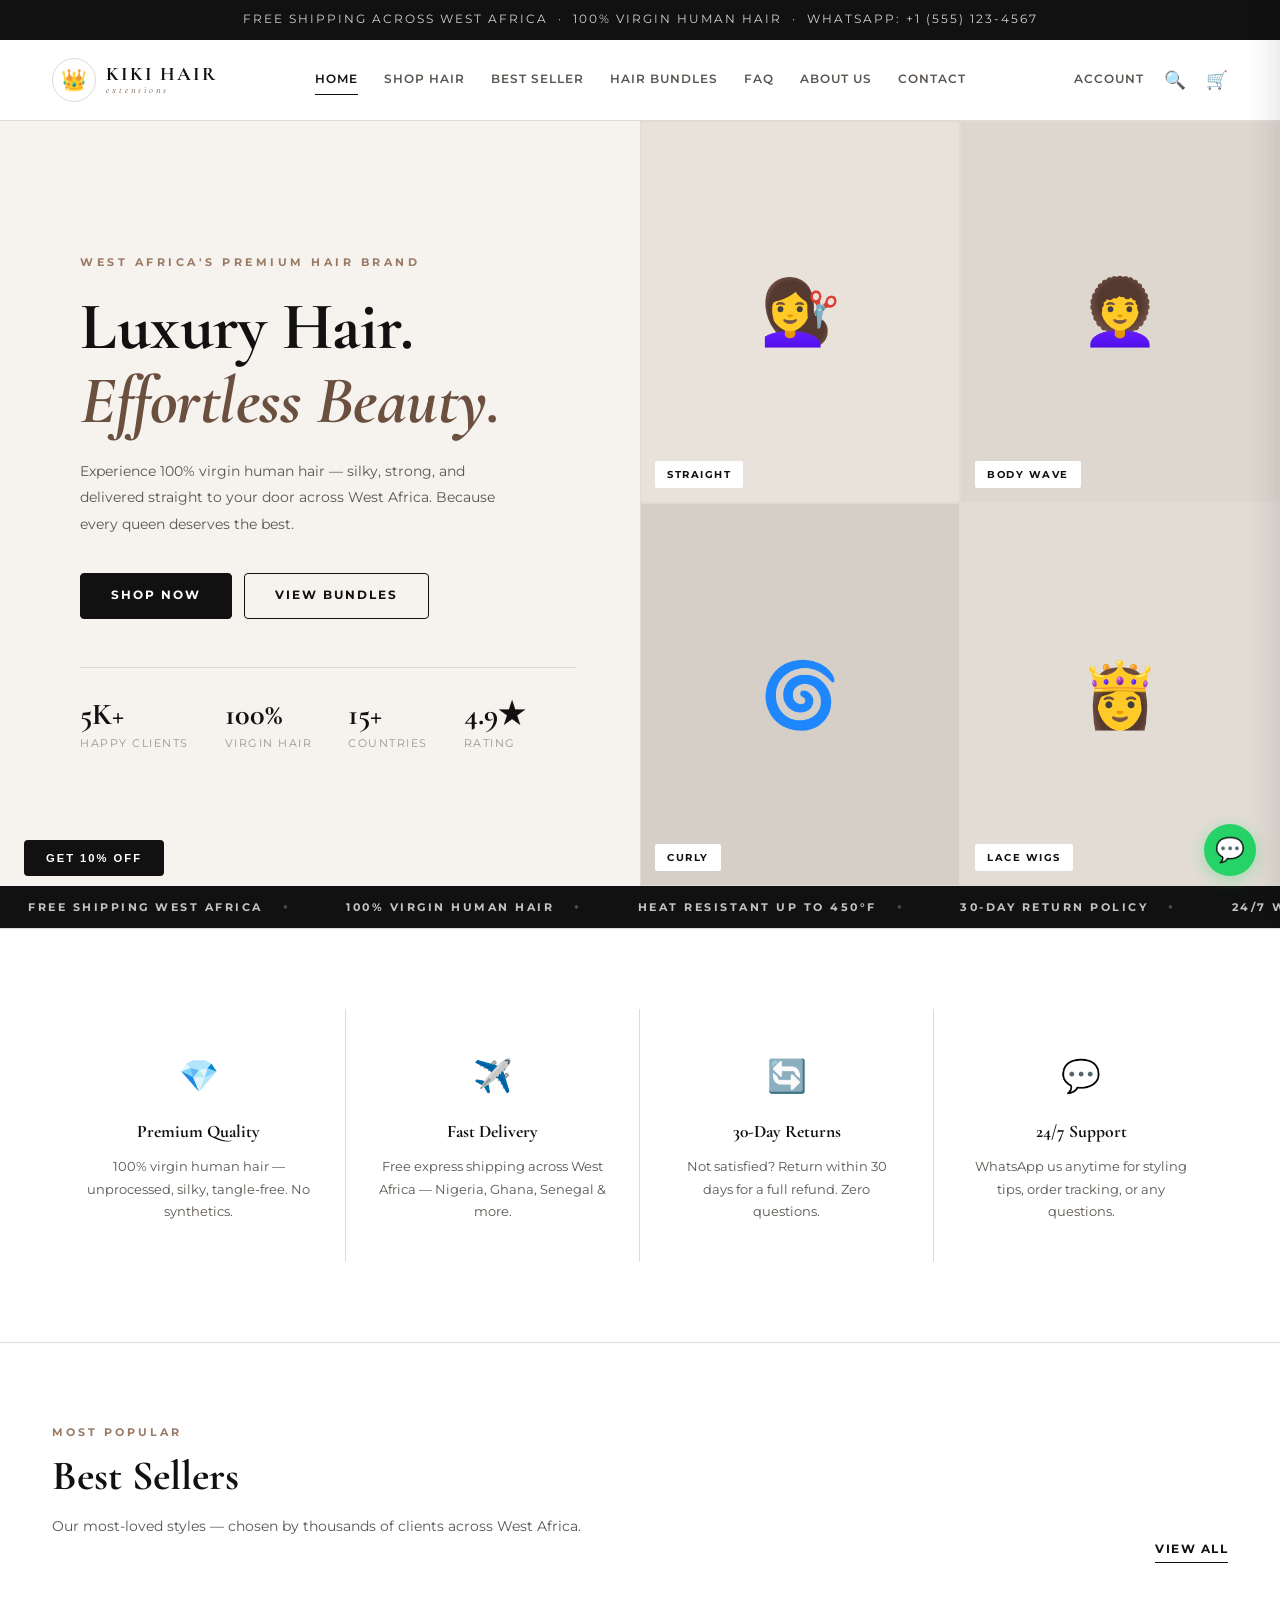
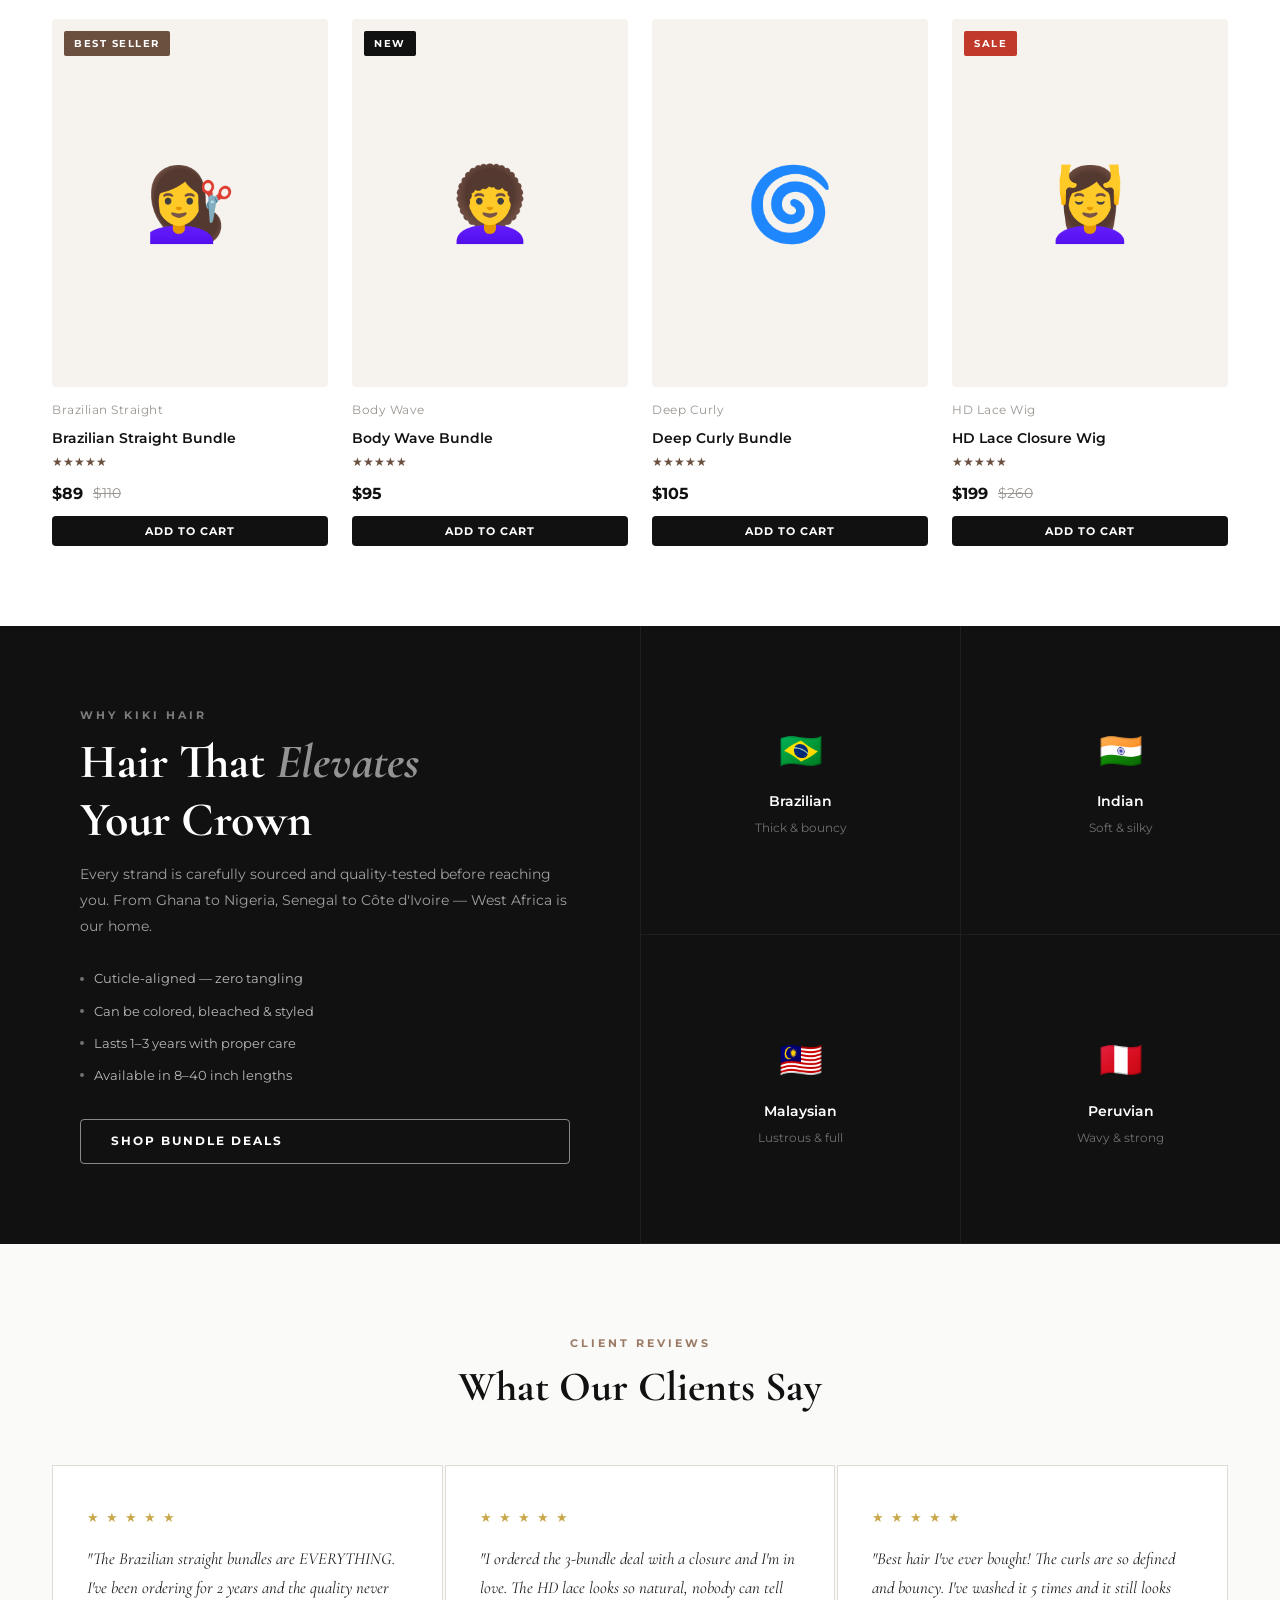
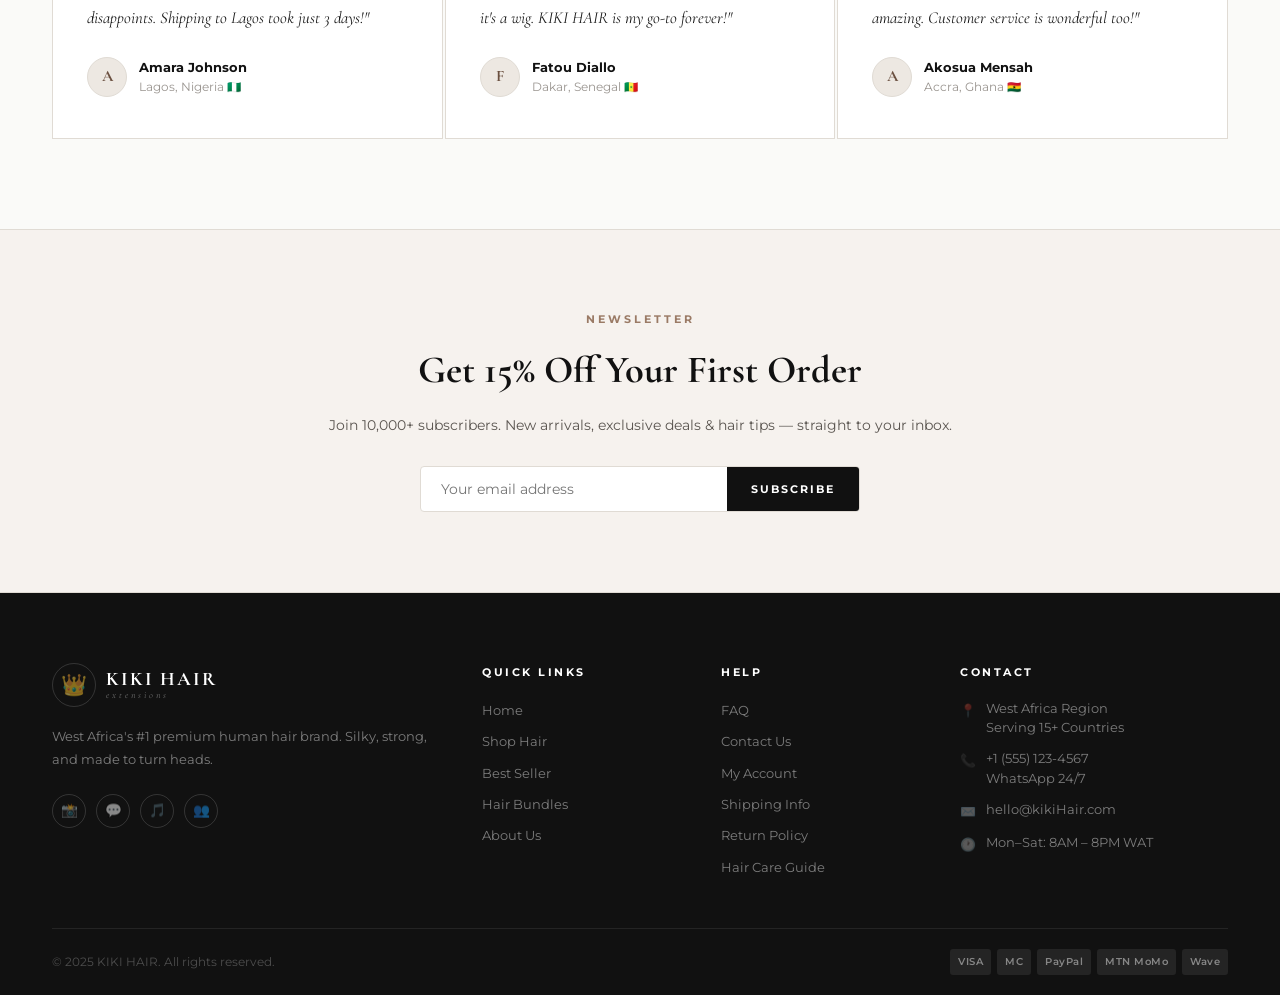
==== index.html @ 93935302 "Initial commit: KIKI HAIR website" ====
<!DOCTYPE html>
<html lang="en">
<head>
  <meta charset="UTF-8" />
  <meta name="viewport" content="width=device-width, initial-scale=1.0" />
  <title>KIKI HAIR — Premium Human Hair | West Africa's Premium Hair Brand</title>
  <meta name="description" content="KIKI HAIR — Premium 100% human hair bundles, wigs & extensions. Free shipping across West Africa." />
  <link rel="preconnect" href="https://fonts.googleapis.com" />
  <link href="https://fonts.googleapis.com/css2?family=Cormorant+Garamond:ital,wght@0,400;0,600;0,700;0,800;1,400;1,600&family=Montserrat:wght@300;400;500;600;700;800&display=swap" rel="stylesheet" />
  <link rel="stylesheet" href="css/style.css" />
</head>
<body>

<!-- TOP BAR -->
<div class="top-bar">Free shipping across West Africa &nbsp;·&nbsp; 100% virgin human hair &nbsp;·&nbsp; WhatsApp: +1 (555) 123-4567</div>

<!-- NAVBAR -->
<nav class="navbar">
  <div class="container">
    <div class="nav-inner">
      <a href="index.html" class="logo">
        <div class="logo-icon">👑</div>
        <div class="logo-text">
          <span class="logo-brand">KIKI HAIR</span>
          <span class="logo-sub">extensions</span>
        </div>
      </a>
      <ul class="nav-links">
        <li><a href="index.html" class="active">Home</a></li>
        <li><a href="shop.html">Shop Hair</a></li>
        <li><a href="best-seller.html">Best Seller</a></li>
        <li><a href="hair-bundles.html">Hair Bundles</a></li>
        <li><a href="faq.html">FAQ</a></li>
        <li><a href="about.html">About Us</a></li>
        <li><a href="contact.html">Contact</a></li>
      </ul>
      <div class="nav-actions">
        <a href="account.html" class="nav-account">Account</a>
        <div class="nav-icon" title="Search">🔍</div>
        <div class="nav-icon" id="cartIcon" title="Cart" style="cursor:pointer">
          🛒<span class="cart-badge" style="display:none">0</span>
        </div>
        <div class="hamburger" id="hamburgerBtn"><span></span><span></span><span></span></div>
      </div>
    </div>
  </div>
</nav>

<!-- MOBILE MENU -->
<div class="mobile-overlay" id="mobileOverlay"></div>
<div class="mobile-menu" id="mobileMenu">
  <div class="mobile-menu-close" id="mobileMenuClose">✕</div>
  <a href="index.html">Home</a>
  <a href="shop.html">Shop Hair</a>
  <a href="best-seller.html">Best Seller</a>
  <a href="hair-bundles.html">Hair Bundles</a>
  <a href="faq.html">FAQ</a>
  <a href="about.html">About Us</a>
  <a href="contact.html">Contact</a>
  <a href="account.html">Account</a>
</div>

<!-- CART SIDEBAR -->
<div class="cart-overlay" id="cartOverlay"></div>
<div class="cart-sidebar" id="cartSidebar">
  <div class="cart-header">
    <h3>Shopping Cart</h3>
    <div class="cart-close" id="cartCloseBtn">✕</div>
  </div>
  <div class="cart-items" id="cartItems">
    <div class="cart-empty"><div class="cart-empty-icon">🛒</div><p>Your cart is empty</p></div>
  </div>
  <div class="cart-footer">
    <div class="cart-subtotal"><span>Subtotal</span><span id="cartTotal">$0</span></div>
    <button class="btn btn-dark" style="width:100%;border-radius:4px;padding:14px;" id="checkoutBtn">Checkout</button>
    <p class="cart-note">Free shipping to West Africa 🌍</p>
  </div>
</div>

<!-- HERO -->
<section class="hero">
  <div class="hero-content">
    <span class="hero-label">West Africa's Premium Hair Brand</span>
    <h1>Luxury Hair.<br><em>Effortless Beauty.</em></h1>
    <p class="hero-desc">Experience 100% virgin human hair — silky, strong, and delivered straight to your door across West Africa. Because every queen deserves the best.</p>
    <div class="hero-btns">
      <a href="shop.html" class="btn btn-dark">Shop Now</a>
      <a href="hair-bundles.html" class="btn btn-outline">View Bundles</a>
    </div>
    <div class="hero-stats">
      <div class="stat-item">
        <div class="stat-number">5K+</div>
        <div class="stat-label">Happy Clients</div>
      </div>
      <div class="stat-item">
        <div class="stat-number">100%</div>
        <div class="stat-label">Virgin Hair</div>
      </div>
      <div class="stat-item">
        <div class="stat-number">15+</div>
        <div class="stat-label">Countries</div>
      </div>
      <div class="stat-item">
        <div class="stat-number">4.9★</div>
        <div class="stat-label">Rating</div>
      </div>
    </div>
  </div>
  <div class="hero-visual">
    <div class="hero-visual-grid">
      <div class="hero-img-cell">💇‍♀️<span class="hero-img-label">Straight</span></div>
      <div class="hero-img-cell">👩‍🦱<span class="hero-img-label">Body Wave</span></div>
      <div class="hero-img-cell">🌀<span class="hero-img-label">Curly</span></div>
      <div class="hero-img-cell">👸<span class="hero-img-label">Lace Wigs</span></div>
    </div>
  </div>
</section>

<!-- MARQUEE -->
<div class="marquee-section">
  <div class="marquee-track">
    <span class="marquee-item">Free Shipping West Africa <span class="marquee-sep">◆</span></span>
    <span class="marquee-item">100% Virgin Human Hair <span class="marquee-sep">◆</span></span>
    <span class="marquee-item">Heat Resistant up to 450°F <span class="marquee-sep">◆</span></span>
    <span class="marquee-item">30-Day Return Policy <span class="marquee-sep">◆</span></span>
    <span class="marquee-item">24/7 WhatsApp Support <span class="marquee-sep">◆</span></span>
    <span class="marquee-item">Same-Day Dispatch <span class="marquee-sep">◆</span></span>
    <span class="marquee-item">Free Shipping West Africa <span class="marquee-sep">◆</span></span>
    <span class="marquee-item">100% Virgin Human Hair <span class="marquee-sep">◆</span></span>
    <span class="marquee-item">Heat Resistant up to 450°F <span class="marquee-sep">◆</span></span>
    <span class="marquee-item">30-Day Return Policy <span class="marquee-sep">◆</span></span>
    <span class="marquee-item">24/7 WhatsApp Support <span class="marquee-sep">◆</span></span>
    <span class="marquee-item">Same-Day Dispatch <span class="marquee-sep">◆</span></span>
  </div>
</div>

<!-- WHY US -->
<section class="features">
  <div class="container">
    <div class="features-grid">
      <div class="feature-card">
        <div class="feature-icon">💎</div>
        <h3>Premium Quality</h3>
        <p>100% virgin human hair — unprocessed, silky, tangle-free. No synthetics.</p>
      </div>
      <div class="feature-card">
        <div class="feature-icon">✈️</div>
        <h3>Fast Delivery</h3>
        <p>Free express shipping across West Africa — Nigeria, Ghana, Senegal & more.</p>
      </div>
      <div class="feature-card">
        <div class="feature-icon">🔄</div>
        <h3>30-Day Returns</h3>
        <p>Not satisfied? Return within 30 days for a full refund. Zero questions.</p>
      </div>
      <div class="feature-card">
        <div class="feature-icon">💬</div>
        <h3>24/7 Support</h3>
        <p>WhatsApp us anytime for styling tips, order tracking, or any questions.</p>
      </div>
    </div>
  </div>
</section>

<!-- BEST SELLERS -->
<section class="products-section">
  <div class="container">
    <div class="section-header">
      <div class="section-header-left">
        <span class="section-label">Most Popular</span>
        <div class="section-title">Best Sellers</div>
        <p class="section-desc">Our most-loved styles — chosen by thousands of clients across West Africa.</p>
      </div>
      <a href="best-seller.html" class="view-all-link">View All</a>
    </div>
    <div class="products-grid products-grid-4">

      <div class="product-card" data-category="straight">
        <div class="product-img-wrap">
          <div class="product-img-placeholder">💇‍♀️</div>
          <div class="product-badge-wrap"><span class="badge badge-hot">Best Seller</span></div>
          <div class="product-overlay"><button onclick="addToCart('Brazilian Straight Bundle','89','💇‍♀️','16 inch')">Add to Cart</button></div>
        </div>
        <div class="product-info">
          <div class="product-category">Brazilian Straight</div>
          <div class="product-name">Brazilian Straight Bundle</div>
          <div class="product-stars">★★★★★</div>
          <div class="product-price-row">
            <span class="product-price">$89</span>
            <span class="old-price">$110</span>
          </div>
          <button class="add-cart-btn" onclick="addToCart('Brazilian Straight Bundle','89','💇‍♀️','16 inch')">Add to Cart</button>
        </div>
      </div>

      <div class="product-card" data-category="body-wave">
        <div class="product-img-wrap">
          <div class="product-img-placeholder">👩‍🦱</div>
          <div class="product-badge-wrap"><span class="badge badge-new">New</span></div>
          <div class="product-overlay"><button onclick="addToCart('Body Wave Bundle','95','👩‍🦱','18 inch')">Add to Cart</button></div>
        </div>
        <div class="product-info">
          <div class="product-category">Body Wave</div>
          <div class="product-name">Body Wave Bundle</div>
          <div class="product-stars">★★★★★</div>
          <div class="product-price-row"><span class="product-price">$95</span></div>
          <button class="add-cart-btn" onclick="addToCart('Body Wave Bundle','95','👩‍🦱','18 inch')">Add to Cart</button>
        </div>
      </div>

      <div class="product-card" data-category="curly">
        <div class="product-img-wrap">
          <div class="product-img-placeholder">🌀</div>
          <div class="product-overlay"><button onclick="addToCart('Deep Curly Bundle','105','🌀','20 inch')">Add to Cart</button></div>
        </div>
        <div class="product-info">
          <div class="product-category">Deep Curly</div>
          <div class="product-name">Deep Curly Bundle</div>
          <div class="product-stars">★★★★★</div>
          <div class="product-price-row"><span class="product-price">$105</span></div>
          <button class="add-cart-btn" onclick="addToCart('Deep Curly Bundle','105','🌀','20 inch')">Add to Cart</button>
        </div>
      </div>

      <div class="product-card" data-category="closure">
        <div class="product-img-wrap">
          <div class="product-img-placeholder">💆‍♀️</div>
          <div class="product-badge-wrap"><span class="badge badge-sale">Sale</span></div>
          <div class="product-overlay"><button onclick="addToCart('HD Lace Closure Wig','199','💆‍♀️','22 inch')">Add to Cart</button></div>
        </div>
        <div class="product-info">
          <div class="product-category">HD Lace Wig</div>
          <div class="product-name">HD Lace Closure Wig</div>
          <div class="product-stars">★★★★★</div>
          <div class="product-price-row">
            <span class="product-price">$199</span>
            <span class="old-price">$260</span>
          </div>
          <button class="add-cart-btn" onclick="addToCart('HD Lace Closure Wig','199','💆‍♀️','22 inch')">Add to Cart</button>
        </div>
      </div>

    </div>
  </div>
</section>

<!-- BANNER -->
<section class="banner-section">
  <div class="banner-content">
    <span class="section-label">Why KIKI HAIR</span>
    <div class="section-title">Hair That <em>Elevates</em><br>Your Crown</div>
    <p>Every strand is carefully sourced and quality-tested before reaching you. From Ghana to Nigeria, Senegal to Côte d'Ivoire — West Africa is our home.</p>
    <div class="banner-features">
      <div class="banner-feature"><div class="banner-feature-dot"></div><span>Cuticle-aligned — zero tangling</span></div>
      <div class="banner-feature"><div class="banner-feature-dot"></div><span>Can be colored, bleached & styled</span></div>
      <div class="banner-feature"><div class="banner-feature-dot"></div><span>Lasts 1–3 years with proper care</span></div>
      <div class="banner-feature"><div class="banner-feature-dot"></div><span>Available in 8–40 inch lengths</span></div>
    </div>
    <a href="hair-bundles.html" class="btn btn-outline-light">Shop Bundle Deals</a>
  </div>
  <div class="banner-visual">
    <div class="banner-cell"><div class="banner-cell-icon">🇧🇷</div><h4>Brazilian</h4><p>Thick & bouncy</p></div>
    <div class="banner-cell"><div class="banner-cell-icon">🇮🇳</div><h4>Indian</h4><p>Soft & silky</p></div>
    <div class="banner-cell"><div class="banner-cell-icon">🇲🇾</div><h4>Malaysian</h4><p>Lustrous & full</p></div>
    <div class="banner-cell"><div class="banner-cell-icon">🇵🇪</div><h4>Peruvian</h4><p>Wavy & strong</p></div>
  </div>
</section>

<!-- TESTIMONIALS -->
<section class="testimonials">
  <div class="container">
    <div style="text-align:center; margin-bottom: 0;">
      <span class="section-label" style="display:block;text-align:center;">Client Reviews</span>
      <div class="section-title" style="text-align:center;">What Our Clients Say</div>
    </div>
    <div class="testimonials-grid">
      <div class="testimonial-card">
        <div class="testimonial-stars">★ ★ ★ ★ ★</div>
        <div class="testimonial-text">"The Brazilian straight bundles are EVERYTHING. I've been ordering for 2 years and the quality never disappoints. Shipping to Lagos took just 3 days!"</div>
        <div class="testimonial-author">
          <div class="author-avatar">A</div>
          <div><div class="author-name">Amara Johnson</div><div class="author-location">Lagos, Nigeria 🇳🇬</div></div>
        </div>
      </div>
      <div class="testimonial-card">
        <div class="testimonial-stars">★ ★ ★ ★ ★</div>
        <div class="testimonial-text">"I ordered the 3-bundle deal with a closure and I'm in love. The HD lace looks so natural, nobody can tell it's a wig. KIKI HAIR is my go-to forever!"</div>
        <div class="testimonial-author">
          <div class="author-avatar">F</div>
          <div><div class="author-name">Fatou Diallo</div><div class="author-location">Dakar, Senegal 🇸🇳</div></div>
        </div>
      </div>
      <div class="testimonial-card">
        <div class="testimonial-stars">★ ★ ★ ★ ★</div>
        <div class="testimonial-text">"Best hair I've ever bought! The curls are so defined and bouncy. I've washed it 5 times and it still looks amazing. Customer service is wonderful too!"</div>
        <div class="testimonial-author">
          <div class="author-avatar">A</div>
          <div><div class="author-name">Akosua Mensah</div><div class="author-location">Accra, Ghana 🇬🇭</div></div>
        </div>
      </div>
    </div>
  </div>
</section>

<!-- NEWSLETTER -->
<section class="newsletter">
  <div class="container">
    <span class="section-label" style="display:block;text-align:center;">Newsletter</span>
    <h2>Get 15% Off Your First Order</h2>
    <p>Join 10,000+ subscribers. New arrivals, exclusive deals & hair tips — straight to your inbox.</p>
    <form class="newsletter-form" onsubmit="(function(f){showToast('✓ Subscribed! Welcome to the KIKI HAIR family.');f.reset();return false;})(this);return false;">
      <input type="email" placeholder="Your email address" required />
      <button type="submit">Subscribe</button>
    </form>
  </div>
</section>

<!-- FOOTER -->
<footer>
  <div class="container">
    <div class="footer-grid">
      <div class="footer-brand">
        <div class="logo" style="margin-bottom:0;">
          <div class="logo-icon" style="border-color:rgba(255,255,255,0.15);color:rgba(255,255,255,0.5);">👑</div>
          <div class="logo-text">
            <span class="logo-brand">KIKI HAIR</span>
            <span class="logo-sub">extensions</span>
          </div>
        </div>
        <p>West Africa's #1 premium human hair brand. Silky, strong, and made to turn heads.</p>
        <div class="social-links">
          <a href="#" class="social-link">📸</a>
          <a href="#" class="social-link">💬</a>
          <a href="#" class="social-link">🎵</a>
          <a href="#" class="social-link">👥</a>
        </div>
      </div>
      <div class="footer-col">
        <h4>Quick Links</h4>
        <div class="footer-links">
          <a href="index.html">Home</a>
          <a href="shop.html">Shop Hair</a>
          <a href="best-seller.html">Best Seller</a>
          <a href="hair-bundles.html">Hair Bundles</a>
          <a href="about.html">About Us</a>
        </div>
      </div>
      <div class="footer-col">
        <h4>Help</h4>
        <div class="footer-links">
          <a href="faq.html">FAQ</a>
          <a href="contact.html">Contact Us</a>
          <a href="account.html">My Account</a>
          <a href="#">Shipping Info</a>
          <a href="#">Return Policy</a>
          <a href="#">Hair Care Guide</a>
        </div>
      </div>
      <div class="footer-col">
        <h4>Contact</h4>
        <div class="footer-contact-item"><span class="footer-contact-icon">📍</span><span>West Africa Region<br>Serving 15+ Countries</span></div>
        <div class="footer-contact-item"><span class="footer-contact-icon">📞</span><span>+1 (555) 123-4567<br>WhatsApp 24/7</span></div>
        <div class="footer-contact-item"><span class="footer-contact-icon">✉️</span><span>hello@kikiHair.com</span></div>
        <div class="footer-contact-item"><span class="footer-contact-icon">🕐</span><span>Mon–Sat: 8AM – 8PM WAT</span></div>
      </div>
    </div>
  </div>
  <div class="container">
    <div class="footer-bottom">
      <p>© 2025 KIKI HAIR. All rights reserved.</p>
      <div class="payment-icons">
        <span class="payment-icon">VISA</span>
        <span class="payment-icon">MC</span>
        <span class="payment-icon">PayPal</span>
        <span class="payment-icon">MTN MoMo</span>
        <span class="payment-icon">Wave</span>
      </div>
    </div>
  </div>
</footer>

<!-- PROMO STICKY -->
<button class="promo-sticky" onclick="document.querySelector('.newsletter').scrollIntoView({behavior:'smooth'})">Get 10% Off</button>

<!-- WHATSAPP -->
<a href="https://wa.me/15551234567" class="whatsapp-float" target="_blank" title="Chat on WhatsApp">💬</a>

<div id="toast" class="toast"></div>
<script src="js/main.js"></script>
</body>
</html>
---- css/style.css ----
/* ===== ROOT ===== */
:root {
  --white: #ffffff;
  --off-white: #fafaf8;
  --cream: #f6f2ee;
  --light: #ede8e2;
  --border: #e0dbd4;
  --border-light: #ece8e3;
  --text: #1c1c1c;
  --text-mid: #5a5550;
  --text-light: #9a9590;
  --accent: #6b5040;
  --accent-light: #9a7a65;
  --black: #111111;
  --red: #c0392b;
  --shadow-sm: 0 1px 4px rgba(0,0,0,0.06);
  --shadow: 0 4px 20px rgba(0,0,0,0.08);
  --shadow-hover: 0 8px 32px rgba(0,0,0,0.12);
  --radius: 4px;
  --radius-md: 8px;
  --radius-lg: 12px;
  --transition: all 0.25s ease;
}

/* ===== RESET ===== */
*, *::before, *::after { margin: 0; padding: 0; box-sizing: border-box; }
html { scroll-behavior: smooth; }
body { font-family: 'Montserrat', sans-serif; color: var(--text); background: var(--white); line-height: 1.7; font-size: 15px; }
a { text-decoration: none; color: inherit; transition: var(--transition); }
img { max-width: 100%; display: block; }
ul { list-style: none; }

.container { max-width: 1240px; margin: 0 auto; padding: 0 32px; }

/* ===== TOP BAR ===== */
.top-bar {
  background: var(--black);
  color: rgba(255,255,255,0.8);
  text-align: center;
  padding: 10px 24px;
  font-size: 0.72rem;
  letter-spacing: 2px;
  text-transform: uppercase;
}

/* ===== NAVBAR ===== */
.navbar {
  position: sticky;
  top: 0;
  z-index: 1000;
  background: var(--white);
  border-bottom: 1px solid var(--border);
}
.nav-inner {
  display: grid;
  grid-template-columns: 1fr auto 1fr;
  align-items: center;
  height: 80px;
  gap: 20px;
}
/* LOGO */
.logo {
  display: flex;
  align-items: center;
  gap: 10px;
  justify-self: start;
  text-decoration: none;
}
.logo-icon {
  width: 44px;
  height: 44px;
  border: 1.5px solid var(--border);
  border-radius: 50%;
  display: flex;
  align-items: center;
  justify-content: center;
  font-size: 1.3rem;
  color: var(--accent);
  flex-shrink: 0;
}
.logo-text { display: flex; flex-direction: column; line-height: 1.1; }
.logo-brand {
  font-family: 'Cormorant Garamond', serif;
  font-size: 1.2rem;
  font-weight: 700;
  color: var(--black);
  letter-spacing: 2px;
  text-transform: uppercase;
}
.logo-sub {
  font-size: 0.6rem;
  letter-spacing: 3px;
  text-transform: lowercase;
  color: var(--accent);
  font-family: 'Cormorant Garamond', serif;
  font-style: italic;
  font-weight: 400;
}
/* NAV CENTER */
.nav-links {
  display: flex;
  align-items: center;
  gap: 2px;
  justify-self: center;
}
.nav-links li a {
  font-size: 0.72rem;
  font-weight: 600;
  letter-spacing: 1px;
  text-transform: uppercase;
  color: var(--text-mid);
  padding: 10px 12px;
  position: relative;
  display: block;
  transition: var(--transition);
}
.nav-links li a:hover { color: var(--black); }
.nav-links li a.active { color: var(--black); }
.nav-links li a.active::after {
  content: '';
  position: absolute;
  bottom: 4px;
  left: 12px;
  right: 12px;
  height: 1.5px;
  background: var(--black);
}
/* NAV RIGHT */
.nav-actions {
  display: flex;
  align-items: center;
  gap: 20px;
  justify-self: end;
}
.nav-account {
  font-size: 0.72rem;
  font-weight: 600;
  letter-spacing: 1px;
  text-transform: uppercase;
  color: var(--text-mid);
  transition: var(--transition);
}
.nav-account:hover { color: var(--black); }
.nav-icon {
  cursor: pointer;
  font-size: 1.1rem;
  color: var(--text-mid);
  transition: var(--transition);
  position: relative;
  line-height: 1;
}
.nav-icon:hover { color: var(--black); }
.cart-badge {
  position: absolute;
  top: -7px;
  right: -8px;
  background: var(--black);
  color: white;
  font-size: 0.58rem;
  width: 16px;
  height: 16px;
  border-radius: 50%;
  display: flex;
  align-items: center;
  justify-content: center;
  font-weight: 700;
}
.hamburger { display: none; flex-direction: column; gap: 5px; cursor: pointer; }
.hamburger span { display: block; width: 22px; height: 1.5px; background: var(--text); }

/* ===== BUTTONS ===== */
.btn {
  display: inline-block;
  padding: 12px 30px;
  font-size: 0.72rem;
  font-weight: 700;
  letter-spacing: 2px;
  text-transform: uppercase;
  cursor: pointer;
  transition: var(--transition);
  border: 1.5px solid transparent;
  border-radius: var(--radius);
  font-family: 'Montserrat', sans-serif;
}
.btn-dark {
  background: var(--black);
  color: var(--white);
  border-color: var(--black);
}
.btn-dark:hover { background: #333; color: var(--white); }
.btn-outline {
  background: transparent;
  border-color: var(--black);
  color: var(--black);
}
.btn-outline:hover { background: var(--black); color: var(--white); }
.btn-outline-light {
  background: transparent;
  border-color: rgba(255,255,255,0.5);
  color: var(--white);
}
.btn-outline-light:hover { background: var(--white); color: var(--black); }
/* Keep btn-gold as alias for btn-dark */
.btn-gold { background: var(--black); color: var(--white); border-color: var(--black); }
.btn-gold:hover { background: #333; color: var(--white); }

/* ===== PAGE HERO (inner pages) ===== */
.page-hero {
  background: var(--white);
  padding: 64px 0 48px;
  text-align: center;
  border-bottom: 1px solid var(--border);
}
.page-hero h1 {
  font-family: 'Cormorant Garamond', serif;
  font-size: 3.2rem;
  font-weight: 700;
  color: var(--black);
  margin-bottom: 16px;
  letter-spacing: 1px;
}
.page-hero h1 span { color: var(--accent); }
.page-hero p {
  color: var(--text-mid);
  font-size: 0.9rem;
  max-width: 600px;
  margin: 0 auto 16px;
  line-height: 1.8;
}
.breadcrumb {
  display: flex;
  align-items: center;
  justify-content: center;
  gap: 8px;
  font-size: 0.75rem;
  color: var(--text-light);
  letter-spacing: 0.5px;
}
.breadcrumb a { color: var(--text-mid); }
.breadcrumb a:hover { color: var(--black); }
.breadcrumb span { color: var(--text-light); }

/* ===== SECTION UTILS ===== */
.section-label {
  font-size: 0.68rem;
  letter-spacing: 3px;
  text-transform: uppercase;
  color: var(--accent-light);
  font-weight: 700;
  margin-bottom: 10px;
  display: block;
}
.section-title {
  font-family: 'Cormorant Garamond', serif;
  font-size: 2.6rem;
  font-weight: 700;
  color: var(--black);
  line-height: 1.2;
  margin-bottom: 12px;
}
.section-desc {
  color: var(--text-mid);
  font-size: 0.88rem;
  line-height: 1.8;
  max-width: 540px;
  margin-bottom: 32px;
}
.divider {
  width: 40px;
  height: 1.5px;
  background: var(--accent-light);
  margin-bottom: 20px;
}

/* ===== HERO ===== */
.hero {
  min-height: 85vh;
  display: grid;
  grid-template-columns: 1fr 1fr;
  overflow: hidden;
}
.hero-content {
  display: flex;
  flex-direction: column;
  justify-content: center;
  padding: 80px 64px 80px 80px;
  background: var(--cream);
}
.hero-label {
  font-size: 0.68rem;
  letter-spacing: 3.5px;
  text-transform: uppercase;
  color: var(--accent-light);
  font-weight: 700;
  margin-bottom: 18px;
  display: block;
}
.hero h1 {
  font-family: 'Cormorant Garamond', serif;
  font-size: 4.2rem;
  font-weight: 700;
  color: var(--black);
  line-height: 1.1;
  margin-bottom: 20px;
  letter-spacing: -0.5px;
}
.hero h1 em {
  font-style: italic;
  color: var(--accent);
}
.hero-desc {
  color: var(--text-mid);
  font-size: 0.9rem;
  line-height: 1.85;
  margin-bottom: 36px;
  max-width: 440px;
}
.hero-btns { display: flex; gap: 12px; flex-wrap: wrap; }
.hero-stats {
  display: flex;
  gap: 36px;
  margin-top: 48px;
  padding-top: 32px;
  border-top: 1px solid var(--border);
}
.stat-item {}
.stat-number {
  font-family: 'Cormorant Garamond', serif;
  font-size: 1.9rem;
  font-weight: 700;
  color: var(--black);
  line-height: 1;
}
.stat-label {
  font-size: 0.68rem;
  text-transform: uppercase;
  letter-spacing: 1.5px;
  color: var(--text-light);
  margin-top: 4px;
}
.hero-visual {
  background: var(--light);
  display: flex;
  align-items: center;
  justify-content: center;
  position: relative;
  overflow: hidden;
  flex-direction: column;
  gap: 0;
}
.hero-visual-grid {
  display: grid;
  grid-template-columns: 1fr 1fr;
  grid-template-rows: 1fr 1fr;
  height: 100%;
  width: 100%;
}
.hero-img-cell {
  background: var(--light);
  display: flex;
  align-items: center;
  justify-content: center;
  font-size: 4rem;
  position: relative;
  overflow: hidden;
  border: 0.5px solid var(--border);
}
.hero-img-cell:nth-child(1) { background: #e8e2db; }
.hero-img-cell:nth-child(2) { background: #ddd7d0; }
.hero-img-cell:nth-child(3) { background: #d5cfc7; }
.hero-img-cell:nth-child(4) { background: #e2dcd5; }
.hero-img-label {
  position: absolute;
  bottom: 14px;
  left: 14px;
  background: var(--white);
  padding: 5px 12px;
  font-size: 0.62rem;
  letter-spacing: 1.5px;
  text-transform: uppercase;
  font-weight: 700;
  color: var(--black);
  border-radius: 2px;
}

/* ===== MARQUEE ===== */
.marquee-section {
  background: var(--black);
  padding: 12px 0;
  overflow: hidden;
}
.marquee-track {
  display: flex;
  animation: marquee 24s linear infinite;
  white-space: nowrap;
}
.marquee-item {
  display: inline-flex;
  align-items: center;
  gap: 20px;
  padding: 0 28px;
  font-size: 0.68rem;
  font-weight: 700;
  letter-spacing: 2.5px;
  text-transform: uppercase;
  color: rgba(255,255,255,0.75);
}
.marquee-sep { color: rgba(255,255,255,0.25); font-size: 0.5rem; }
@keyframes marquee { 0% { transform: translateX(0); } 100% { transform: translateX(-50%); } }

/* ===== FEATURES ===== */
.features {
  padding: 80px 0;
  background: var(--white);
  border-top: 1px solid var(--border);
  border-bottom: 1px solid var(--border);
}
.features-grid {
  display: grid;
  grid-template-columns: repeat(4, 1fr);
  gap: 0;
}
.feature-card {
  padding: 40px 32px;
  border-right: 1px solid var(--border);
  text-align: center;
}
.feature-card:last-child { border-right: none; }
.feature-icon { font-size: 2rem; margin-bottom: 14px; }
.feature-card h3 {
  font-family: 'Cormorant Garamond', serif;
  font-size: 1.1rem;
  font-weight: 700;
  color: var(--black);
  margin-bottom: 8px;
}
.feature-card p { font-size: 0.82rem; color: var(--text-mid); line-height: 1.7; }

/* ===== PRODUCTS SECTION ===== */
.products-section { padding: 80px 0; }

/* Products with Sidebar */
.shop-layout {
  display: grid;
  grid-template-columns: 240px 1fr;
  gap: 48px;
  align-items: start;
}

/* SIDEBAR */
.sidebar { position: sticky; top: 100px; }
.sidebar-group { margin-bottom: 32px; border-bottom: 1px solid var(--border); padding-bottom: 28px; }
.sidebar-group:last-child { border-bottom: none; }
.sidebar-group-title {
  font-size: 0.72rem;
  font-weight: 700;
  letter-spacing: 2px;
  text-transform: uppercase;
  color: var(--black);
  margin-bottom: 16px;
  display: flex;
  align-items: center;
  justify-content: space-between;
  cursor: pointer;
}
.sidebar-group-title span { font-size: 1.1rem; color: var(--text-light); }
.sidebar-option {
  display: flex;
  align-items: center;
  gap: 10px;
  padding: 7px 0;
  cursor: pointer;
  font-size: 0.82rem;
  color: var(--text-mid);
  transition: var(--transition);
}
.sidebar-option:hover { color: var(--black); }
.sidebar-option input[type="checkbox"] {
  width: 16px;
  height: 16px;
  accent-color: var(--black);
  cursor: pointer;
  flex-shrink: 0;
}
.sidebar-option.checked { color: var(--black); font-weight: 600; }

/* ACTIVE FILTER TAGS */
.filter-tags {
  display: flex;
  align-items: center;
  gap: 8px;
  flex-wrap: wrap;
  margin-bottom: 24px;
}
.filter-tag {
  display: flex;
  align-items: center;
  gap: 6px;
  padding: 6px 14px;
  border: 1px solid var(--border);
  border-radius: 20px;
  font-size: 0.75rem;
  font-weight: 600;
  color: var(--text);
  background: var(--white);
  cursor: pointer;
  transition: var(--transition);
}
.filter-tag:hover { border-color: var(--black); }
.filter-tag .tag-x { color: var(--text-light); font-size: 0.8rem; }
.filter-clear {
  font-size: 0.75rem;
  text-decoration: underline;
  color: var(--text-mid);
  cursor: pointer;
}
.filter-clear:hover { color: var(--black); }

/* Product Toolbar */
.shop-toolbar-right {
  display: flex;
  align-items: center;
  justify-content: space-between;
  margin-bottom: 20px;
  padding-bottom: 16px;
  border-bottom: 1px solid var(--border);
}
.product-count { font-size: 0.8rem; color: var(--text-mid); }
.sort-select {
  padding: 8px 14px;
  border: 1px solid var(--border);
  border-radius: var(--radius);
  font-family: 'Montserrat', sans-serif;
  font-size: 0.78rem;
  background: var(--white);
  cursor: pointer;
  outline: none;
  color: var(--text);
}

/* PRODUCT CARDS */
.products-grid {
  display: grid;
  grid-template-columns: repeat(3, 1fr);
  gap: 24px;
}
.products-grid-4 { grid-template-columns: repeat(4, 1fr); }

.product-card {
  position: relative;
  cursor: pointer;
}
.product-card:hover .product-img-wrap img { transform: scale(1.04); }
.product-card:hover .product-overlay { opacity: 1; }

.product-img-wrap {
  position: relative;
  overflow: hidden;
  border-radius: var(--radius);
  background: var(--cream);
  margin-bottom: 14px;
  aspect-ratio: 3/4;
}
.product-img-wrap img {
  width: 100%;
  height: 100%;
  object-fit: cover;
  transition: transform 0.5s ease;
}
.product-img-placeholder {
  width: 100%;
  height: 100%;
  display: flex;
  align-items: center;
  justify-content: center;
  font-size: 4.5rem;
  background: var(--cream);
}
.product-badge-wrap {
  position: absolute;
  top: 12px;
  left: 12px;
  display: flex;
  flex-direction: column;
  gap: 5px;
  z-index: 2;
}
.badge {
  display: inline-block;
  padding: 4px 10px;
  font-size: 0.62rem;
  font-weight: 700;
  letter-spacing: 1.5px;
  text-transform: uppercase;
  border-radius: 2px;
}
.badge-sale { background: var(--red); color: var(--white); }
.badge-new { background: var(--black); color: var(--white); }
.badge-hot { background: var(--accent); color: var(--white); }

.product-overlay {
  position: absolute;
  inset: 0;
  background: rgba(0,0,0,0.35);
  display: flex;
  align-items: flex-end;
  padding: 20px;
  opacity: 0;
  transition: opacity 0.3s ease;
  z-index: 3;
}
.product-overlay button {
  width: 100%;
  padding: 12px;
  background: var(--white);
  color: var(--black);
  border: none;
  font-family: 'Montserrat', sans-serif;
  font-size: 0.72rem;
  font-weight: 700;
  letter-spacing: 1.5px;
  text-transform: uppercase;
  cursor: pointer;
  transition: var(--transition);
  border-radius: var(--radius);
}
.product-overlay button:hover { background: var(--black); color: var(--white); }

.product-info {}
.product-name {
  font-size: 0.9rem;
  font-weight: 600;
  color: var(--black);
  margin-bottom: 4px;
  line-height: 1.35;
}
.product-category {
  font-size: 0.72rem;
  color: var(--text-light);
  margin-bottom: 8px;
  letter-spacing: 0.5px;
}
.product-stars { color: var(--accent); font-size: 0.75rem; margin-bottom: 6px; }
.product-reviews { font-size: 0.7rem; color: var(--text-light); }
.product-price-row {
  display: flex;
  align-items: center;
  gap: 10px;
  margin-top: 8px;
}
.product-price {
  font-size: 1rem;
  font-weight: 700;
  color: var(--black);
}
.old-price {
  font-size: 0.85rem;
  color: var(--text-light);
  text-decoration: line-through;
  font-weight: 400;
}

/* Add to cart inline btn */
.add-cart-btn {
  background: var(--black);
  color: var(--white);
  border: none;
  padding: 8px 16px;
  border-radius: var(--radius);
  font-size: 0.68rem;
  font-family: 'Montserrat', sans-serif;
  font-weight: 700;
  letter-spacing: 1px;
  text-transform: uppercase;
  cursor: pointer;
  transition: var(--transition);
  margin-top: 8px;
  display: inline-block;
  width: 100%;
  text-align: center;
}
.add-cart-btn:hover { background: #333; }

/* ===== SECTION HEADER ===== */
.section-header {
  display: flex;
  align-items: flex-end;
  justify-content: space-between;
  margin-bottom: 48px;
}
.section-header-left {}
.view-all-link {
  font-size: 0.72rem;
  font-weight: 700;
  letter-spacing: 1.5px;
  text-transform: uppercase;
  color: var(--black);
  border-bottom: 1.5px solid var(--black);
  padding-bottom: 2px;
  transition: var(--transition);
  flex-shrink: 0;
  margin-bottom: 8px;
}
.view-all-link:hover { color: var(--accent); border-color: var(--accent); }

/* ===== BANNER / CTA ===== */
.banner-section {
  padding: 0;
  background: var(--black);
  display: grid;
  grid-template-columns: 1fr 1fr;
  min-height: 500px;
}
.banner-content {
  padding: 80px 70px 80px 80px;
  display: flex;
  flex-direction: column;
  justify-content: center;
}
.banner-content .section-label { color: rgba(255,255,255,0.45); }
.banner-content .section-title { color: var(--white); font-size: 3rem; }
.banner-content .section-title em { font-style: italic; color: rgba(255,255,255,0.55); }
.banner-content p { color: rgba(255,255,255,0.6); font-size: 0.88rem; line-height: 1.85; margin-bottom: 28px; }
.banner-features { display: flex; flex-direction: column; gap: 10px; margin-bottom: 32px; }
.banner-feature {
  display: flex;
  align-items: center;
  gap: 10px;
  font-size: 0.82rem;
  color: rgba(255,255,255,0.7);
}
.banner-feature-dot { width: 4px; height: 4px; background: rgba(255,255,255,0.4); border-radius: 50%; flex-shrink: 0; }
.banner-visual {
  display: grid;
  grid-template-columns: 1fr 1fr;
}
.banner-cell {
  display: flex;
  flex-direction: column;
  align-items: center;
  justify-content: center;
  padding: 36px 24px;
  border-left: 1px solid rgba(255,255,255,0.06);
  border-bottom: 1px solid rgba(255,255,255,0.06);
  text-align: center;
  transition: var(--transition);
}
.banner-cell:hover { background: rgba(255,255,255,0.04); }
.banner-cell-icon { font-size: 2.2rem; margin-bottom: 10px; }
.banner-cell h4 { font-size: 0.88rem; color: var(--white); font-weight: 600; margin-bottom: 4px; }
.banner-cell p { font-size: 0.75rem; color: rgba(255,255,255,0.4); margin: 0; }

/* ===== TESTIMONIALS ===== */
.testimonials { padding: 90px 0; background: var(--off-white); }
.testimonials-grid { display: grid; grid-template-columns: repeat(3, 1fr); gap: 2px; margin-top: 52px; }
.testimonial-card {
  background: var(--white);
  padding: 40px 34px;
  border: 1px solid var(--border);
  transition: var(--transition);
}
.testimonial-card:hover { box-shadow: var(--shadow); }
.testimonial-stars { color: #c9a84c; font-size: 0.82rem; margin-bottom: 16px; letter-spacing: 2px; }
.testimonial-text {
  font-family: 'Cormorant Garamond', serif;
  font-size: 1.05rem;
  color: var(--text);
  line-height: 1.75;
  margin-bottom: 24px;
  font-style: italic;
}
.testimonial-author { display: flex; align-items: center; gap: 12px; }
.author-avatar {
  width: 40px;
  height: 40px;
  border-radius: 50%;
  background: var(--light);
  border: 1px solid var(--border);
  display: flex;
  align-items: center;
  justify-content: center;
  font-size: 1rem;
  font-weight: 700;
  color: var(--accent);
  font-family: 'Cormorant Garamond', serif;
  flex-shrink: 0;
}
.author-name { font-size: 0.82rem; font-weight: 700; color: var(--black); }
.author-location { font-size: 0.72rem; color: var(--text-light); }

/* ===== NEWSLETTER ===== */
.newsletter {
  padding: 80px 0;
  background: var(--cream);
  text-align: center;
  border-top: 1px solid var(--border);
  border-bottom: 1px solid var(--border);
}
.newsletter h2 {
  font-family: 'Cormorant Garamond', serif;
  font-size: 2.4rem;
  font-weight: 700;
  color: var(--black);
  margin-bottom: 10px;
}
.newsletter p { color: var(--text-mid); font-size: 0.88rem; margin-bottom: 28px; }
.newsletter-form {
  display: flex;
  max-width: 440px;
  margin: 0 auto;
  border: 1px solid var(--border);
  border-radius: var(--radius);
  overflow: hidden;
  background: var(--white);
}
.newsletter-form input {
  flex: 1;
  padding: 14px 20px;
  border: none;
  outline: none;
  font-family: 'Montserrat', sans-serif;
  font-size: 0.85rem;
  background: transparent;
}
.newsletter-form button {
  background: var(--black);
  color: var(--white);
  border: none;
  padding: 14px 24px;
  font-family: 'Montserrat', sans-serif;
  font-size: 0.68rem;
  font-weight: 700;
  letter-spacing: 2px;
  text-transform: uppercase;
  cursor: pointer;
  transition: var(--transition);
  white-space: nowrap;
  flex-shrink: 0;
}
.newsletter-form button:hover { background: #333; }

/* ===== FOOTER ===== */
footer {
  background: var(--black);
  color: rgba(255,255,255,0.6);
  padding: 70px 0 0;
}
.footer-grid {
  display: grid;
  grid-template-columns: 2fr 1fr 1fr 1.4fr;
  gap: 48px;
  padding-bottom: 50px;
  border-bottom: 1px solid rgba(255,255,255,0.08);
}
.footer-brand .logo-brand { color: var(--white); }
.footer-brand .logo-sub { color: rgba(255,255,255,0.4); }
.footer-brand p {
  font-size: 0.82rem;
  line-height: 1.8;
  color: rgba(255,255,255,0.45);
  margin: 18px 0 22px;
}
.social-links { display: flex; gap: 10px; }
.social-link {
  width: 34px;
  height: 34px;
  border: 1px solid rgba(255,255,255,0.15);
  border-radius: 50%;
  display: flex;
  align-items: center;
  justify-content: center;
  font-size: 0.85rem;
  color: rgba(255,255,255,0.5);
  transition: var(--transition);
}
.social-link:hover { border-color: var(--white); color: var(--white); }
.footer-col h4 {
  color: var(--white);
  font-size: 0.68rem;
  letter-spacing: 2.5px;
  text-transform: uppercase;
  margin-bottom: 18px;
  font-weight: 700;
}
.footer-links { display: flex; flex-direction: column; gap: 9px; }
.footer-links a {
  font-size: 0.82rem;
  color: rgba(255,255,255,0.45);
  transition: var(--transition);
}
.footer-links a:hover { color: var(--white); }
.footer-contact-item {
  display: flex;
  align-items: flex-start;
  gap: 10px;
  font-size: 0.8rem;
  color: rgba(255,255,255,0.45);
  margin-bottom: 12px;
  line-height: 1.5;
}
.footer-contact-icon { color: rgba(255,255,255,0.3); margin-top: 2px; flex-shrink: 0; }
.footer-bottom {
  padding: 20px 0;
  display: flex;
  align-items: center;
  justify-content: space-between;
  flex-wrap: wrap;
  gap: 10px;
}
.footer-bottom p { font-size: 0.75rem; color: rgba(255,255,255,0.25); }
.payment-icons { display: flex; gap: 6px; }
.payment-icon {
  background: rgba(255,255,255,0.08);
  border-radius: 3px;
  padding: 4px 8px;
  font-size: 0.65rem;
  color: rgba(255,255,255,0.45);
  font-weight: 600;
  letter-spacing: 0.5px;
}

/* ===== FAQ ===== */
.faq-section { padding: 70px 0; }
.faq-container { max-width: 760px; margin: 0 auto; }
.faq-category-title {
  font-size: 0.7rem;
  font-weight: 700;
  letter-spacing: 2.5px;
  text-transform: uppercase;
  color: var(--accent-light);
  margin: 40px 0 16px;
  padding-bottom: 10px;
  border-bottom: 1px solid var(--border);
}
.faq-category-title:first-child { margin-top: 0; }
.faq-item {
  border-bottom: 1px solid var(--border);
}
.faq-question {
  padding: 20px 0;
  display: flex;
  align-items: center;
  justify-content: space-between;
  cursor: pointer;
  gap: 16px;
}
.faq-question h3 {
  font-size: 0.9rem;
  font-weight: 600;
  color: var(--black);
  flex: 1;
  line-height: 1.45;
}
.faq-icon {
  font-size: 1.4rem;
  color: var(--text-light);
  transition: transform 0.3s ease;
  flex-shrink: 0;
  font-weight: 300;
  line-height: 1;
}
.faq-item.open .faq-icon { transform: rotate(45deg); color: var(--black); }
.faq-answer { max-height: 0; overflow: hidden; transition: max-height 0.4s ease; }
.faq-item.open .faq-answer { max-height: 400px; }
.faq-answer-inner {
  padding: 0 0 20px;
  font-size: 0.87rem;
  color: var(--text-mid);
  line-height: 1.85;
}

/* ===== ABOUT ===== */
.about-section { padding: 90px 0; }
.about-grid { display: grid; grid-template-columns: 1fr 1fr; gap: 80px; align-items: center; }
.about-visual-grid { display: grid; grid-template-columns: 1fr 1fr; gap: 10px; }
.about-img-cell {
  border-radius: var(--radius);
  background: var(--cream);
  display: flex;
  align-items: center;
  justify-content: center;
  font-size: 3.5rem;
  border: 1px solid var(--border);
}
.about-img-cell:nth-child(1) { height: 200px; }
.about-img-cell:nth-child(2) { height: 200px; margin-top: 28px; background: var(--light); }
.about-img-cell:nth-child(3) { height: 160px; background: var(--light); }
.about-img-cell:nth-child(4) { height: 160px; margin-top: -28px; }
.about-content h2 {
  font-family: 'Cormorant Garamond', serif;
  font-size: 2.6rem;
  font-weight: 700;
  color: var(--black);
  line-height: 1.2;
  margin-bottom: 10px;
}
.about-content h2 span { color: var(--accent); }
.about-content p { font-size: 0.87rem; color: var(--text-mid); line-height: 1.85; margin-bottom: 16px; }
.about-values { display: flex; flex-direction: column; gap: 16px; margin: 24px 0 30px; }
.about-value { display: flex; align-items: flex-start; gap: 14px; }
.value-check { color: var(--accent-light); font-size: 1rem; margin-top: 2px; flex-shrink: 0; }
.value-text h4 { font-size: 0.88rem; font-weight: 700; color: var(--black); margin-bottom: 2px; }
.value-text p { font-size: 0.8rem; color: var(--text-mid); margin: 0; line-height: 1.6; }

/* ===== CONTACT ===== */
.contact-section { padding: 80px 0; }
.contact-grid { display: grid; grid-template-columns: 1fr 1.7fr; gap: 64px; }
.contact-info-cards { display: flex; flex-direction: column; gap: 14px; }
.contact-card {
  display: flex;
  align-items: flex-start;
  gap: 14px;
  padding: 20px;
  border: 1px solid var(--border);
  border-radius: var(--radius-md);
  transition: var(--transition);
}
.contact-card:hover { border-color: var(--black); }
.contact-card-icon {
  width: 38px;
  height: 38px;
  background: var(--cream);
  border-radius: var(--radius);
  display: flex;
  align-items: center;
  justify-content: center;
  font-size: 1rem;
  flex-shrink: 0;
}
.contact-card h4 { font-size: 0.8rem; font-weight: 700; color: var(--black); margin-bottom: 3px; }
.contact-card p { font-size: 0.78rem; color: var(--text-mid); line-height: 1.6; }
.contact-form-wrapper {
  background: var(--white);
  border: 1px solid var(--border);
  border-radius: var(--radius-md);
  padding: 40px 36px;
}
.contact-form-wrapper h3 {
  font-family: 'Cormorant Garamond', serif;
  font-size: 1.8rem;
  font-weight: 700;
  color: var(--black);
  margin-bottom: 6px;
}
.contact-form-wrapper > p { font-size: 0.83rem; color: var(--text-mid); margin-bottom: 26px; }
.form-row { display: grid; grid-template-columns: 1fr 1fr; gap: 14px; }
.form-group { margin-bottom: 16px; }
.form-group label {
  display: block;
  font-size: 0.7rem;
  font-weight: 700;
  letter-spacing: 1px;
  text-transform: uppercase;
  color: var(--black);
  margin-bottom: 6px;
}
.form-group input,
.form-group select,
.form-group textarea {
  width: 100%;
  padding: 11px 14px;
  border: 1px solid var(--border);
  border-radius: var(--radius);
  font-family: 'Montserrat', sans-serif;
  font-size: 0.85rem;
  color: var(--text);
  background: var(--white);
  outline: none;
  transition: var(--transition);
}
.form-group input:focus,
.form-group select:focus,
.form-group textarea:focus { border-color: var(--black); }
.form-group textarea { resize: vertical; min-height: 120px; }

/* ===== ACCOUNT ===== */
.account-section {
  padding: 80px 0;
  background: var(--off-white);
  min-height: calc(100vh - 152px);
  display: flex;
  align-items: center;
}
.account-container {
  max-width: 460px;
  margin: 0 auto;
  background: var(--white);
  border: 1px solid var(--border);
  border-radius: var(--radius-md);
  padding: 48px 44px;
  width: 100%;
}
.account-logo { text-align: center; margin-bottom: 32px; }
.account-tabs {
  display: flex;
  border-bottom: 1px solid var(--border);
  margin-bottom: 28px;
}
.account-tab {
  flex: 1;
  text-align: center;
  padding: 12px;
  font-size: 0.75rem;
  font-weight: 700;
  letter-spacing: 1px;
  text-transform: uppercase;
  cursor: pointer;
  transition: var(--transition);
  color: var(--text-light);
  border-bottom: 2px solid transparent;
  margin-bottom: -1px;
}
.account-tab.active { color: var(--black); border-bottom-color: var(--black); }
.account-form { display: none; }
.account-form.active { display: block; }
.form-divider {
  text-align: center;
  position: relative;
  margin: 20px 0;
  font-size: 0.72rem;
  color: var(--text-light);
  letter-spacing: 1px;
  text-transform: uppercase;
}
.form-divider::before, .form-divider::after {
  content: '';
  position: absolute;
  top: 50%;
  width: 38%;
  height: 1px;
  background: var(--border);
}
.form-divider::before { left: 0; }
.form-divider::after { right: 0; }
.social-login { display: flex; flex-direction: column; gap: 9px; }
.social-btn {
  width: 100%;
  padding: 11px;
  border: 1px solid var(--border);
  border-radius: var(--radius);
  font-family: 'Montserrat', sans-serif;
  font-size: 0.8rem;
  font-weight: 600;
  cursor: pointer;
  transition: var(--transition);
  background: var(--white);
  display: flex;
  align-items: center;
  justify-content: center;
  gap: 10px;
  color: var(--text);
}
.social-btn:hover { border-color: var(--black); }
.account-footer-text { text-align: center; margin-top: 18px; font-size: 0.78rem; color: var(--text-mid); }
.account-footer-text a { color: var(--black); font-weight: 700; text-decoration: underline; }
.checkbox-label {
  display: flex;
  align-items: flex-start;
  gap: 9px;
  font-size: 0.78rem;
  color: var(--text-mid);
  cursor: pointer;
  line-height: 1.5;
}
.checkbox-label input { margin-top: 2px; accent-color: var(--black); flex-shrink: 0; }
.checkbox-label a { color: var(--black); text-decoration: underline; }
.success-message { display: none; text-align: center; padding: 10px 0; }
.success-icon { font-size: 3rem; margin-bottom: 12px; }
.success-message h3 { font-family: 'Cormorant Garamond', serif; font-size: 1.6rem; color: var(--black); margin-bottom: 8px; }
.success-message p { font-size: 0.83rem; color: var(--text-mid); margin-bottom: 18px; }
.welcome-code {
  background: var(--cream);
  border: 1.5px dashed var(--border);
  border-radius: var(--radius);
  padding: 16px;
  text-align: center;
  margin-bottom: 20px;
}
.welcome-code-label { font-size: 0.65rem; letter-spacing: 2px; text-transform: uppercase; color: var(--text-light); margin-bottom: 4px; }
.welcome-code-value { font-family: 'Cormorant Garamond', serif; font-size: 1.8rem; font-weight: 700; color: var(--black); letter-spacing: 4px; }

/* ===== BUNDLES ===== */
.bundles-info { background: var(--cream); padding: 48px 0; border-bottom: 1px solid var(--border); }
.bundles-info-grid { display: grid; grid-template-columns: repeat(3, 1fr); gap: 1px; background: var(--border); border: 1px solid var(--border); }
.bundle-info-card {
  background: var(--cream);
  padding: 32px 28px;
  text-align: center;
}
.bundle-info-icon { font-size: 2rem; margin-bottom: 12px; }
.bundle-info-card h3 { font-size: 0.88rem; font-weight: 700; color: var(--black); margin-bottom: 6px; }
.bundle-info-card p { font-size: 0.8rem; color: var(--text-mid); line-height: 1.6; }

.bundle-deals { padding: 72px 0; }
.bundle-deal-card {
  display: grid;
  grid-template-columns: 320px 1fr;
  border: 1px solid var(--border);
  border-radius: var(--radius-md);
  overflow: hidden;
  margin-bottom: 20px;
  transition: var(--transition);
}
.bundle-deal-card:hover { border-color: var(--black); box-shadow: var(--shadow); }
.bundle-deal-visual {
  background: var(--cream);
  display: flex;
  align-items: center;
  justify-content: center;
  font-size: 5rem;
  position: relative;
  border-right: 1px solid var(--border);
}
.bundle-savings {
  position: absolute;
  top: 14px;
  left: 14px;
  background: var(--red);
  color: var(--white);
  font-size: 0.62rem;
  font-weight: 700;
  letter-spacing: 1px;
  text-transform: uppercase;
  padding: 4px 10px;
  border-radius: 2px;
}
.bundle-deal-content { padding: 36px 40px; }
.bundle-deal-content h3 {
  font-family: 'Cormorant Garamond', serif;
  font-size: 1.7rem;
  font-weight: 700;
  color: var(--black);
  margin-bottom: 8px;
}
.bundle-deal-content > p { font-size: 0.85rem; color: var(--text-mid); margin-bottom: 20px; line-height: 1.7; }
.bundle-includes { display: flex; flex-direction: column; gap: 7px; margin-bottom: 24px; }
.bundle-include-item { display: flex; align-items: center; gap: 9px; font-size: 0.82rem; color: var(--text); }
.check-icon { color: var(--accent-light); font-size: 0.85rem; }
.bundle-price-row { display: flex; align-items: center; justify-content: space-between; gap: 16px; flex-wrap: wrap; }
.bundle-price { display: flex; align-items: baseline; gap: 10px; }
.bundle-current-price { font-size: 1.9rem; font-weight: 800; font-family: 'Cormorant Garamond', serif; color: var(--black); }
.bundle-old-price { font-size: 1rem; color: var(--text-light); text-decoration: line-through; }

/* ===== TOAST ===== */
.toast {
  position: fixed;
  bottom: 90px;
  right: 24px;
  background: var(--black);
  color: var(--white);
  padding: 12px 20px;
  border-radius: var(--radius);
  font-size: 0.8rem;
  font-weight: 600;
  box-shadow: var(--shadow);
  z-index: 9999;
  transform: translateY(20px);
  opacity: 0;
  transition: all 0.35s ease;
  letter-spacing: 0.3px;
}
.toast.show { transform: translateY(0); opacity: 1; }

/* ===== CART SIDEBAR ===== */
.cart-sidebar {
  position: fixed;
  top: 0;
  right: -420px;
  width: 420px;
  height: 100vh;
  background: var(--white);
  z-index: 2000;
  box-shadow: -4px 0 30px rgba(0,0,0,0.12);
  transition: right 0.35s ease;
  display: flex;
  flex-direction: column;
}
.cart-sidebar.open { right: 0; }
.cart-overlay {
  position: fixed;
  inset: 0;
  background: rgba(0,0,0,0.4);
  z-index: 1999;
  opacity: 0;
  pointer-events: none;
  transition: opacity 0.3s ease;
}
.cart-overlay.show { opacity: 1; pointer-events: all; }
.cart-header {
  padding: 24px 28px;
  border-bottom: 1px solid var(--border);
  display: flex;
  align-items: center;
  justify-content: space-between;
}
.cart-header h3 { font-size: 1rem; font-weight: 700; letter-spacing: 1px; text-transform: uppercase; }
.cart-close { cursor: pointer; font-size: 1.4rem; color: var(--text-light); transition: var(--transition); line-height: 1; }
.cart-close:hover { color: var(--black); }
.cart-items { flex: 1; overflow-y: auto; padding: 20px 28px; }
.cart-empty { text-align: center; padding: 60px 0; color: var(--text-light); }
.cart-empty-icon { font-size: 3rem; margin-bottom: 14px; }
.cart-empty p { font-size: 0.85rem; }
.cart-item { display: flex; gap: 14px; padding: 16px 0; border-bottom: 1px solid var(--border-light); }
.cart-item-img {
  width: 68px;
  height: 68px;
  border-radius: var(--radius);
  background: var(--cream);
  display: flex;
  align-items: center;
  justify-content: center;
  font-size: 1.8rem;
  flex-shrink: 0;
  border: 1px solid var(--border);
}
.cart-item-info { flex: 1; }
.cart-item-name { font-weight: 700; color: var(--black); font-size: 0.85rem; margin-bottom: 3px; }
.cart-item-variant { font-size: 0.72rem; color: var(--text-light); margin-bottom: 8px; }
.cart-item-controls { display: flex; align-items: center; gap: 8px; }
.qty-btn {
  width: 24px;
  height: 24px;
  border: 1px solid var(--border);
  border-radius: var(--radius);
  display: flex;
  align-items: center;
  justify-content: center;
  cursor: pointer;
  font-size: 0.9rem;
  transition: var(--transition);
  background: var(--white);
}
.qty-btn:hover { border-color: var(--black); }
.qty-num { font-size: 0.82rem; font-weight: 700; min-width: 18px; text-align: center; }
.cart-item-price { font-weight: 700; color: var(--black); font-size: 0.95rem; align-self: center; }
.cart-footer { padding: 22px 28px; border-top: 1px solid var(--border); }
.cart-subtotal { display: flex; justify-content: space-between; font-size: 0.88rem; margin-bottom: 16px; }
.cart-subtotal span:last-child { font-weight: 800; font-size: 1rem; }
.cart-note { font-size: 0.72rem; color: var(--text-light); text-align: center; margin-top: 10px; }

/* ===== MOBILE MENU ===== */
.mobile-overlay {
  position: fixed; inset: 0; background: rgba(0,0,0,0.4);
  z-index: 2999; opacity: 0; pointer-events: none; transition: opacity 0.3s;
}
.mobile-overlay.show { opacity: 1; pointer-events: all; }
.mobile-menu {
  position: fixed; top: 0; left: -100%; width: 78%; max-width: 300px;
  height: 100vh; background: var(--white); z-index: 3000;
  box-shadow: 4px 0 30px rgba(0,0,0,0.1); transition: left 0.35s ease;
  padding: 28px 24px; display: flex; flex-direction: column; overflow-y: auto;
}
.mobile-menu.open { left: 0; }
.mobile-menu-close { align-self: flex-end; font-size: 1.4rem; cursor: pointer; color: var(--text-light); margin-bottom: 24px; }
.mobile-menu a {
  font-size: 0.8rem; font-weight: 700; letter-spacing: 1.5px; text-transform: uppercase;
  color: var(--text); padding: 14px 0; border-bottom: 1px solid var(--border); display: block;
}
.mobile-menu a:hover { color: var(--accent); }

/* ===== GET 10% OFF STICKY ===== */
.promo-sticky {
  position: fixed;
  bottom: 24px;
  left: 24px;
  z-index: 999;
  background: var(--black);
  color: var(--white);
  padding: 12px 22px;
  font-size: 0.7rem;
  font-weight: 700;
  letter-spacing: 2px;
  text-transform: uppercase;
  cursor: pointer;
  border-radius: var(--radius);
  transition: var(--transition);
  border: none;
}
.promo-sticky:hover { background: #333; transform: translateY(-2px); }

/* ===== WHATSAPP FLOAT ===== */
.whatsapp-float {
  position: fixed;
  bottom: 24px;
  right: 24px;
  width: 52px;
  height: 52px;
  background: #25D366;
  border-radius: 50%;
  display: flex;
  align-items: center;
  justify-content: center;
  font-size: 1.5rem;
  box-shadow: 0 4px 16px rgba(37,211,102,0.35);
  z-index: 999;
  cursor: pointer;
  transition: var(--transition);
  text-decoration: none;
}
.whatsapp-float:hover { transform: scale(1.08); }

/* ===== RESPONSIVE ===== */
@media (max-width: 1024px) {
  .shop-layout { grid-template-columns: 200px 1fr; gap: 32px; }
  .products-grid { grid-template-columns: repeat(2, 1fr); }
  .products-grid-4 { grid-template-columns: repeat(3, 1fr); }
  .footer-grid { grid-template-columns: 1fr 1fr; gap: 32px; }
  .hero h1 { font-size: 3.2rem; }
}
@media (max-width: 768px) {
  .nav-links, .nav-account { display: none; }
  .hamburger { display: flex; }
  .nav-inner { grid-template-columns: auto 1fr auto; }
  .nav-links { display: none !important; }
  .hero { grid-template-columns: 1fr; min-height: auto; }
  .hero-content { padding: 60px 24px; }
  .hero h1 { font-size: 2.8rem; }
  .hero-visual { display: none; }
  .features-grid { grid-template-columns: 1fr 1fr; }
  .feature-card { border-right: none; border-bottom: 1px solid var(--border); }
  .products-grid { grid-template-columns: repeat(2, 1fr); gap: 14px; }
  .shop-layout { grid-template-columns: 1fr; }
  .sidebar { position: static; display: none; }
  .banner-section { grid-template-columns: 1fr; }
  .banner-visual { display: none; }
  .testimonials-grid { grid-template-columns: 1fr; gap: 0; }
  .about-grid { grid-template-columns: 1fr; }
  .contact-grid { grid-template-columns: 1fr; }
  .bundle-deal-card { grid-template-columns: 1fr; }
  .bundle-deal-visual { min-height: 200px; }
  .footer-grid { grid-template-columns: 1fr; gap: 24px; }
  .account-container { padding: 32px 20px; }
  .cart-sidebar { width: 100%; right: -100%; }
  .form-row { grid-template-columns: 1fr; }
}
@media (max-width: 480px) {
  .products-grid { grid-template-columns: 1fr 1fr; gap: 10px; }
  .hero h1 { font-size: 2.2rem; }
  .section-title { font-size: 2rem; }
  .hero-stats { flex-wrap: wrap; gap: 20px; }
  .contact-form-wrapper { padding: 24px 18px; }
}
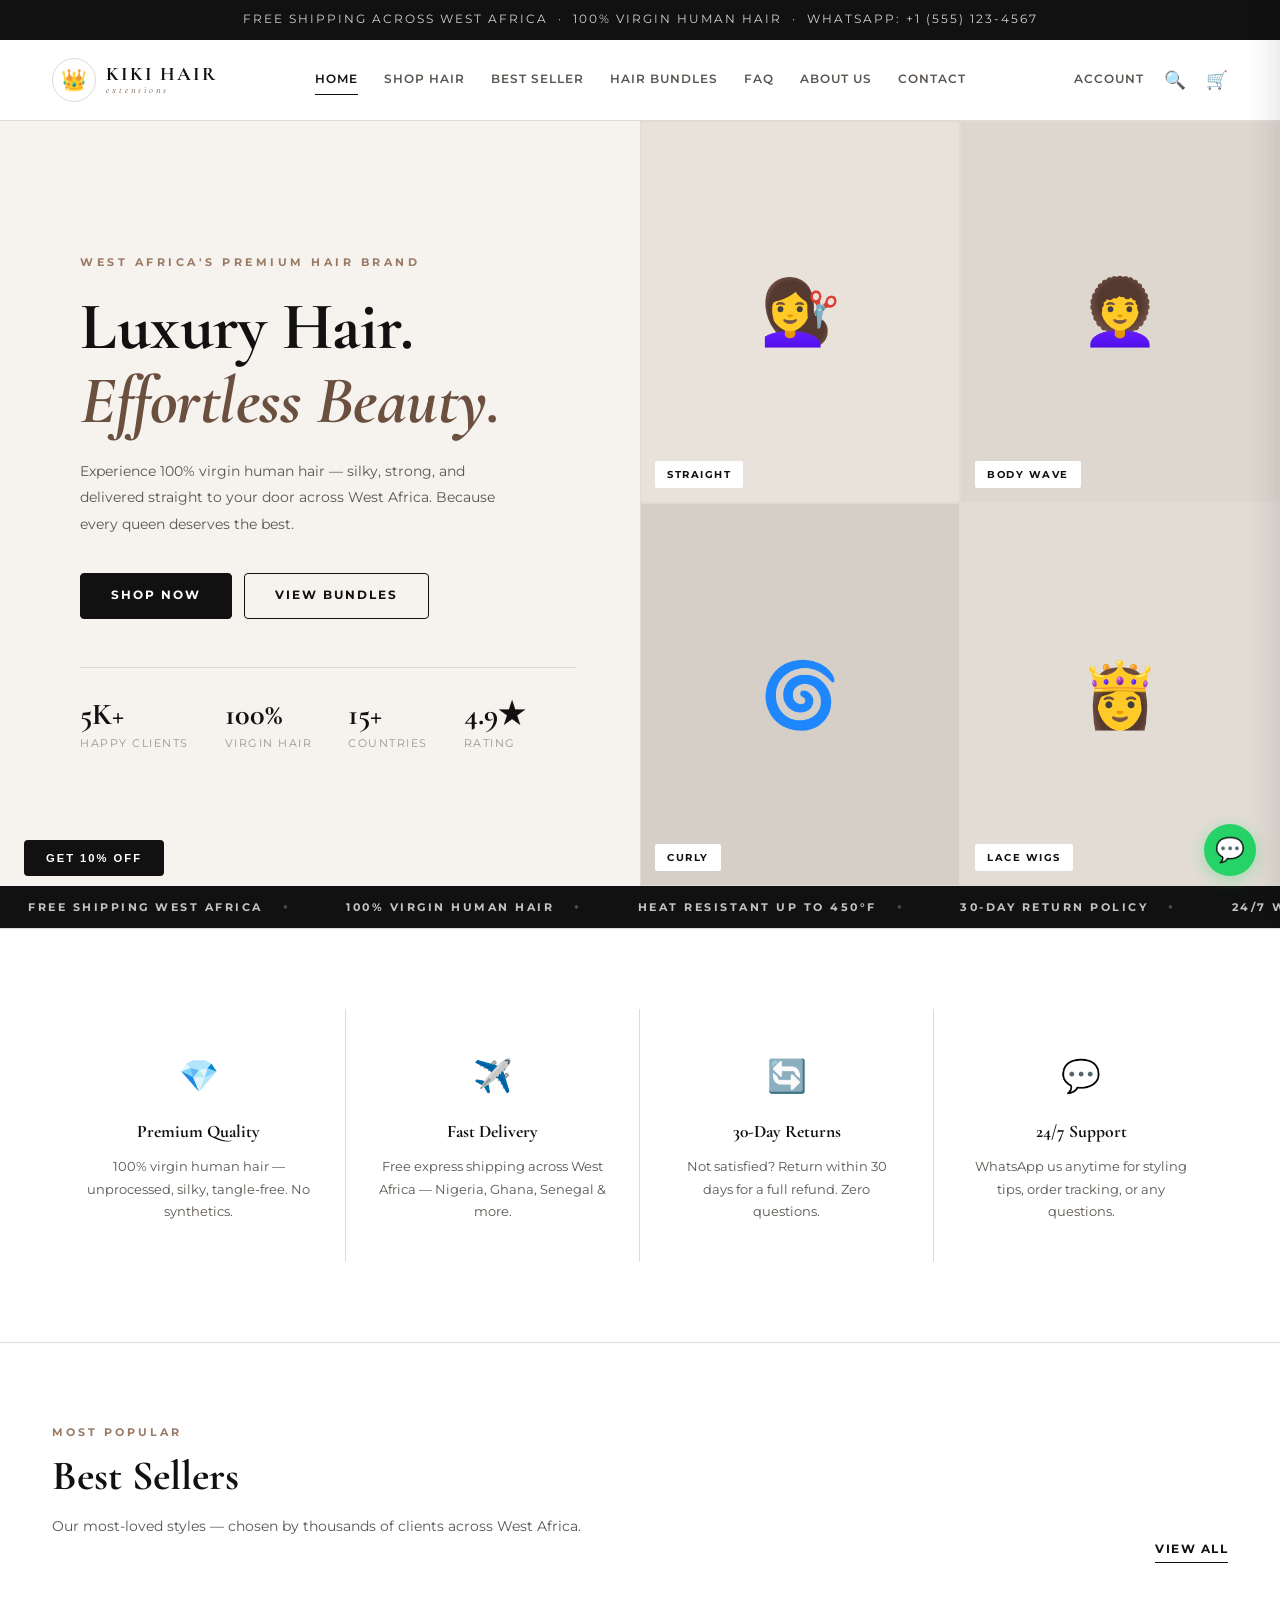
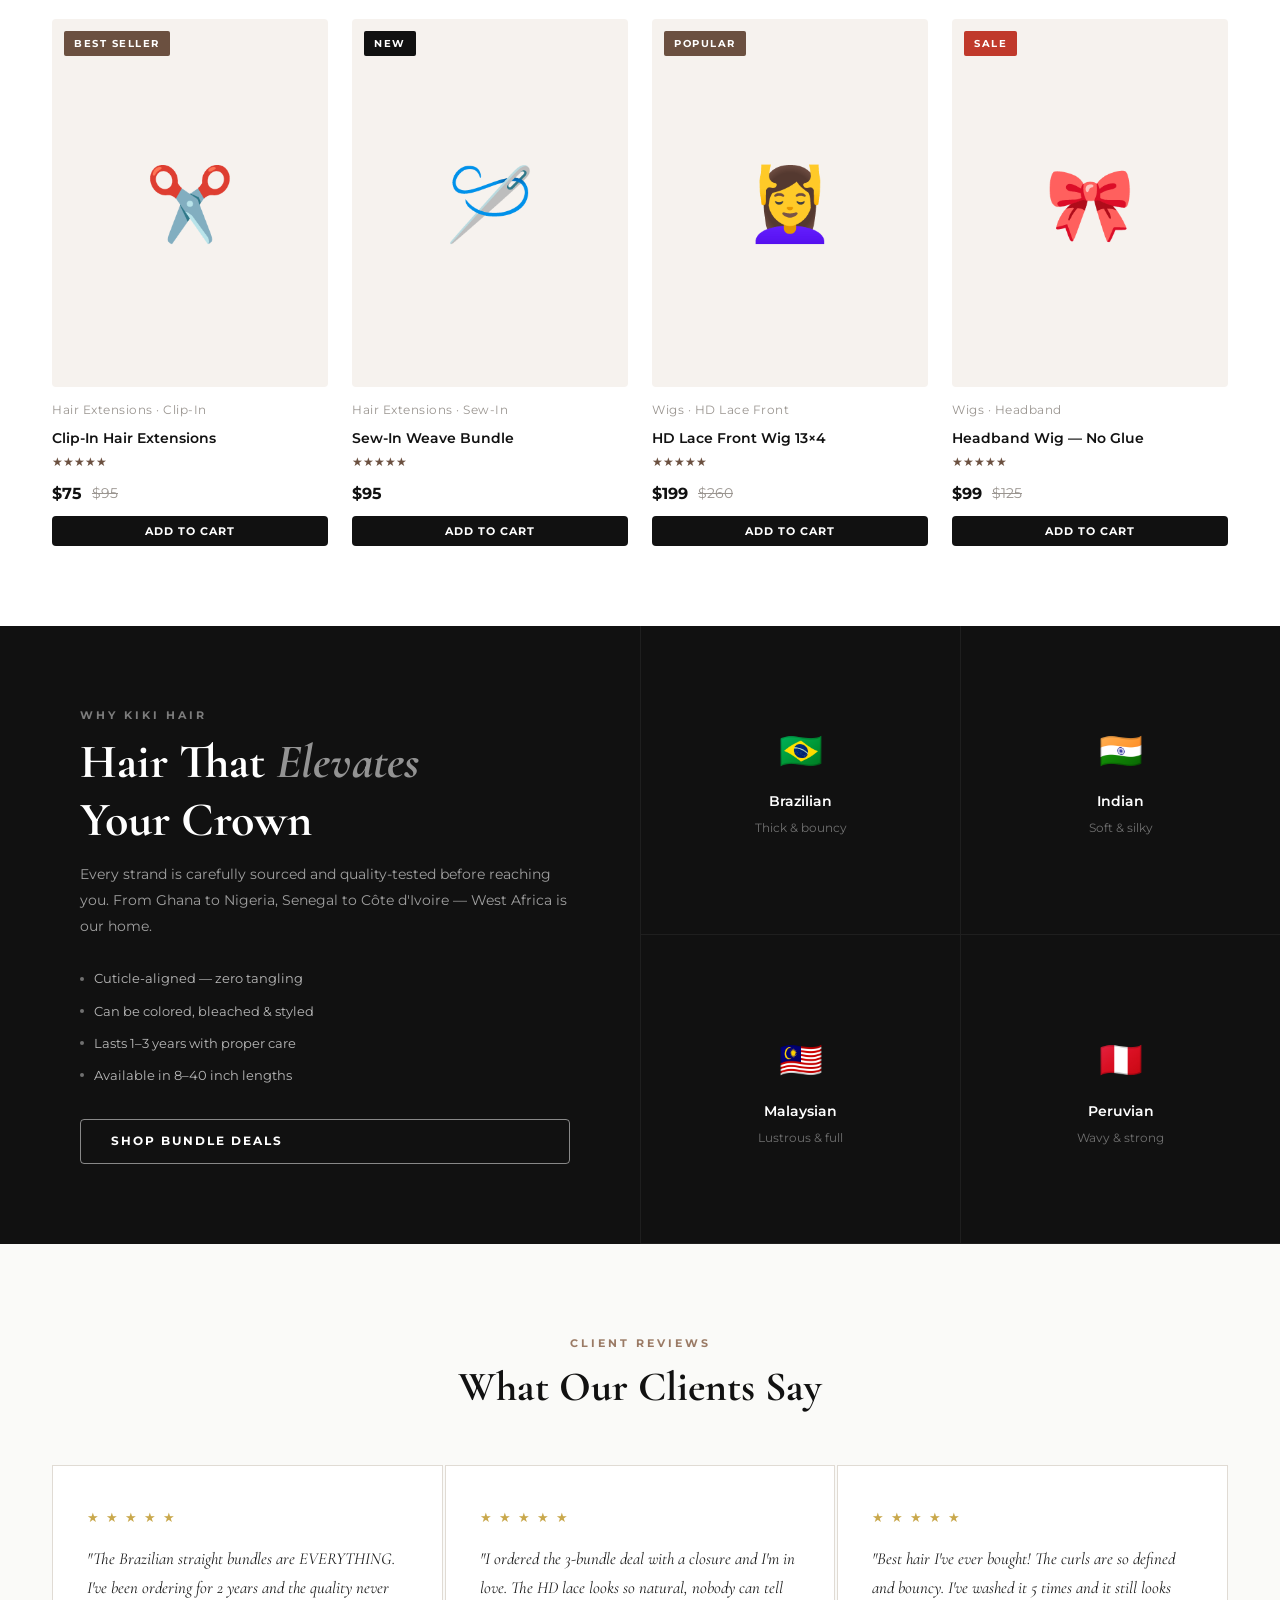
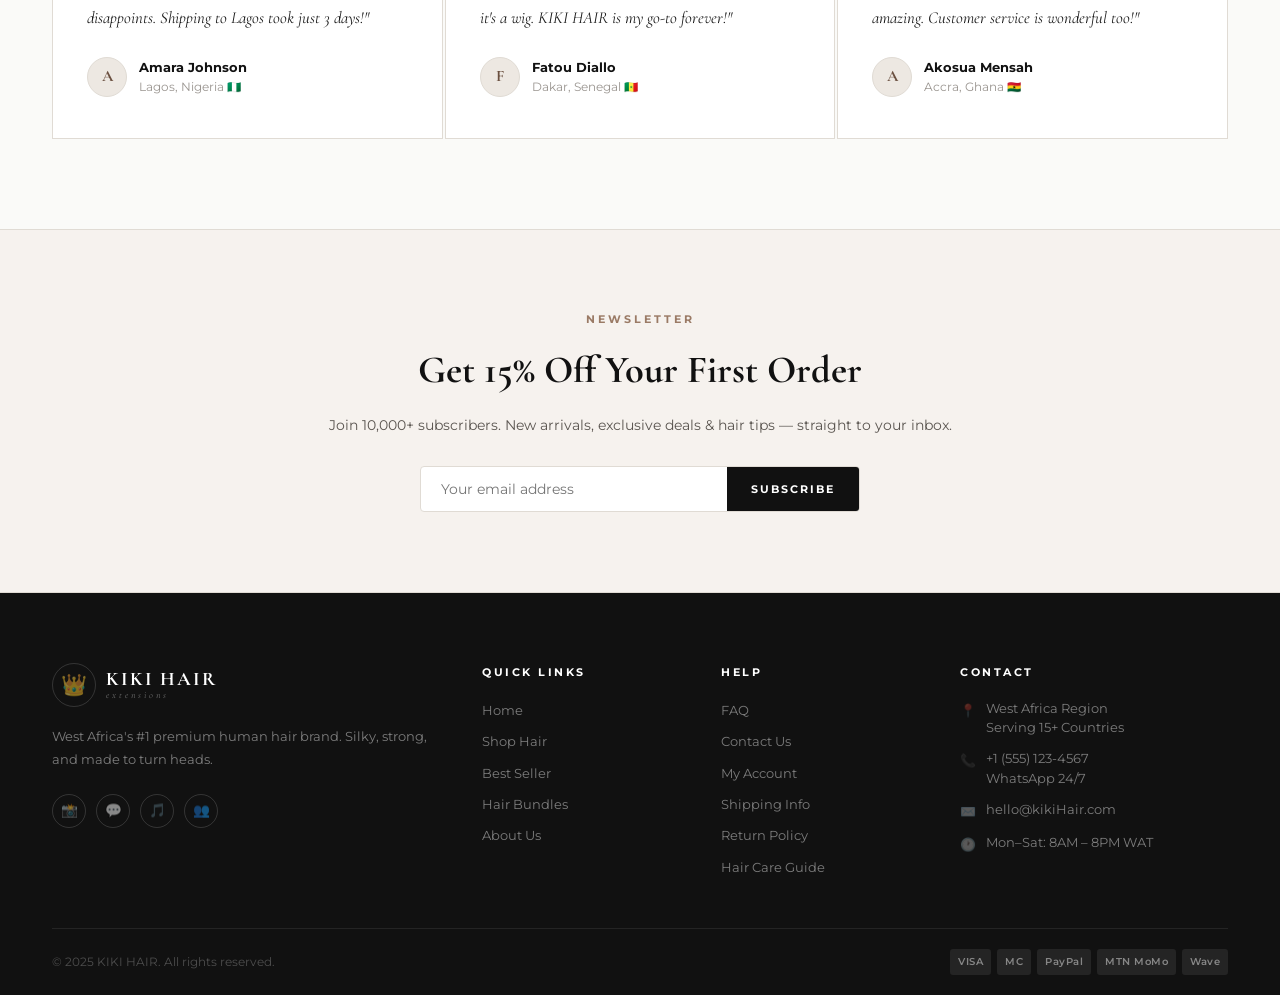
==== commit dcd735cd: "Restructure products into Hair Extensions & Wigs categories + add README" ====
--- a/index.html
+++ b/index.html
@@ -175,68 +175,72 @@
     </div>
     <div class="products-grid products-grid-4">
 
-      <div class="product-card" data-category="straight">
+      <div class="product-card" data-category="extensions">
         <div class="product-img-wrap">
-          <div class="product-img-placeholder">💇‍♀️</div>
+          <div class="product-img-placeholder">✂️</div>
           <div class="product-badge-wrap"><span class="badge badge-hot">Best Seller</span></div>
-          <div class="product-overlay"><button onclick="addToCart('Brazilian Straight Bundle','89','💇‍♀️','16 inch')">Add to Cart</button></div>
+          <div class="product-overlay"><button onclick="addToCart('Clip-In Hair Extensions','75','✂️','16 inch')">Add to Cart</button></div>
         </div>
         <div class="product-info">
-          <div class="product-category">Brazilian Straight</div>
-          <div class="product-name">Brazilian Straight Bundle</div>
+          <div class="product-category">Hair Extensions · Clip-In</div>
+          <div class="product-name">Clip-In Hair Extensions</div>
           <div class="product-stars">★★★★★</div>
           <div class="product-price-row">
-            <span class="product-price">$89</span>
-            <span class="old-price">$110</span>
+            <span class="product-price">$75</span>
+            <span class="old-price">$95</span>
           </div>
-          <button class="add-cart-btn" onclick="addToCart('Brazilian Straight Bundle','89','💇‍♀️','16 inch')">Add to Cart</button>
-        </div>
-      </div>
-
-      <div class="product-card" data-category="body-wave">
+          <button class="add-cart-btn" onclick="addToCart('Clip-In Hair Extensions','75','✂️','16 inch')">Add to Cart</button>
+        </div>
+      </div>
+
+      <div class="product-card" data-category="extensions">
         <div class="product-img-wrap">
-          <div class="product-img-placeholder">👩‍🦱</div>
+          <div class="product-img-placeholder">🪡</div>
           <div class="product-badge-wrap"><span class="badge badge-new">New</span></div>
-          <div class="product-overlay"><button onclick="addToCart('Body Wave Bundle','95','👩‍🦱','18 inch')">Add to Cart</button></div>
+          <div class="product-overlay"><button onclick="addToCart('Sew-In Weave Bundle','95','🪡','18 inch')">Add to Cart</button></div>
         </div>
         <div class="product-info">
-          <div class="product-category">Body Wave</div>
-          <div class="product-name">Body Wave Bundle</div>
+          <div class="product-category">Hair Extensions · Sew-In</div>
+          <div class="product-name">Sew-In Weave Bundle</div>
           <div class="product-stars">★★★★★</div>
           <div class="product-price-row"><span class="product-price">$95</span></div>
-          <button class="add-cart-btn" onclick="addToCart('Body Wave Bundle','95','👩‍🦱','18 inch')">Add to Cart</button>
-        </div>
-      </div>
-
-      <div class="product-card" data-category="curly">
-        <div class="product-img-wrap">
-          <div class="product-img-placeholder">🌀</div>
-          <div class="product-overlay"><button onclick="addToCart('Deep Curly Bundle','105','🌀','20 inch')">Add to Cart</button></div>
-        </div>
-        <div class="product-info">
-          <div class="product-category">Deep Curly</div>
-          <div class="product-name">Deep Curly Bundle</div>
-          <div class="product-stars">★★★★★</div>
-          <div class="product-price-row"><span class="product-price">$105</span></div>
-          <button class="add-cart-btn" onclick="addToCart('Deep Curly Bundle','105','🌀','20 inch')">Add to Cart</button>
-        </div>
-      </div>
-
-      <div class="product-card" data-category="closure">
+          <button class="add-cart-btn" onclick="addToCart('Sew-In Weave Bundle','95','🪡','18 inch')">Add to Cart</button>
+        </div>
+      </div>
+
+      <div class="product-card" data-category="wigs">
         <div class="product-img-wrap">
           <div class="product-img-placeholder">💆‍♀️</div>
-          <div class="product-badge-wrap"><span class="badge badge-sale">Sale</span></div>
-          <div class="product-overlay"><button onclick="addToCart('HD Lace Closure Wig','199','💆‍♀️','22 inch')">Add to Cart</button></div>
+          <div class="product-badge-wrap"><span class="badge badge-hot">Popular</span></div>
+          <div class="product-overlay"><button onclick="addToCart('HD Lace Front Wig','199','💆‍♀️','22 inch')">Add to Cart</button></div>
         </div>
         <div class="product-info">
-          <div class="product-category">HD Lace Wig</div>
-          <div class="product-name">HD Lace Closure Wig</div>
+          <div class="product-category">Wigs · HD Lace Front</div>
+          <div class="product-name">HD Lace Front Wig 13×4</div>
           <div class="product-stars">★★★★★</div>
           <div class="product-price-row">
             <span class="product-price">$199</span>
             <span class="old-price">$260</span>
           </div>
-          <button class="add-cart-btn" onclick="addToCart('HD Lace Closure Wig','199','💆‍♀️','22 inch')">Add to Cart</button>
+          <button class="add-cart-btn" onclick="addToCart('HD Lace Front Wig','199','💆‍♀️','22 inch')">Add to Cart</button>
+        </div>
+      </div>
+
+      <div class="product-card" data-category="wigs">
+        <div class="product-img-wrap">
+          <div class="product-img-placeholder">🎀</div>
+          <div class="product-badge-wrap"><span class="badge badge-sale">Sale</span></div>
+          <div class="product-overlay"><button onclick="addToCart('Headband Wig','99','🎀','18 inch')">Add to Cart</button></div>
+        </div>
+        <div class="product-info">
+          <div class="product-category">Wigs · Headband</div>
+          <div class="product-name">Headband Wig — No Glue</div>
+          <div class="product-stars">★★★★★</div>
+          <div class="product-price-row">
+            <span class="product-price">$99</span>
+            <span class="old-price">$125</span>
+          </div>
+          <button class="add-cart-btn" onclick="addToCart('Headband Wig','99','🎀','18 inch')">Add to Cart</button>
         </div>
       </div>
 
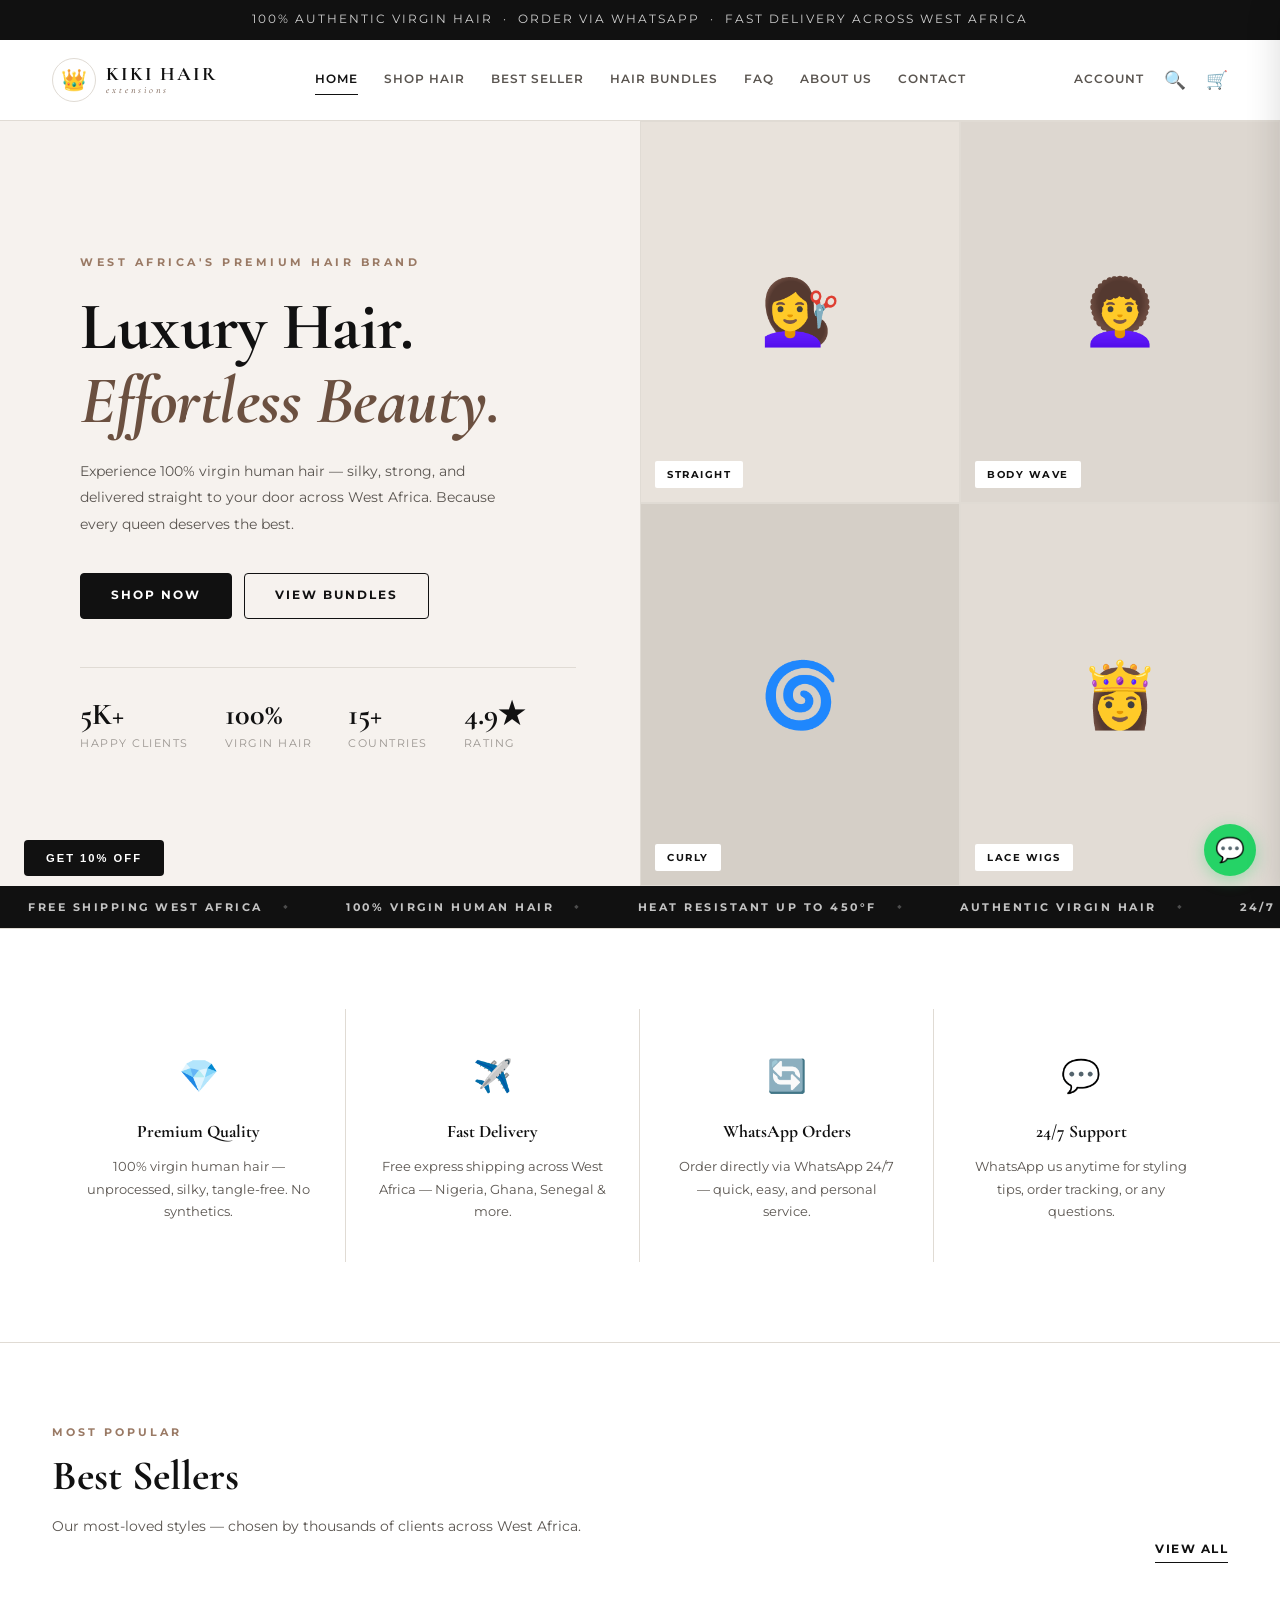
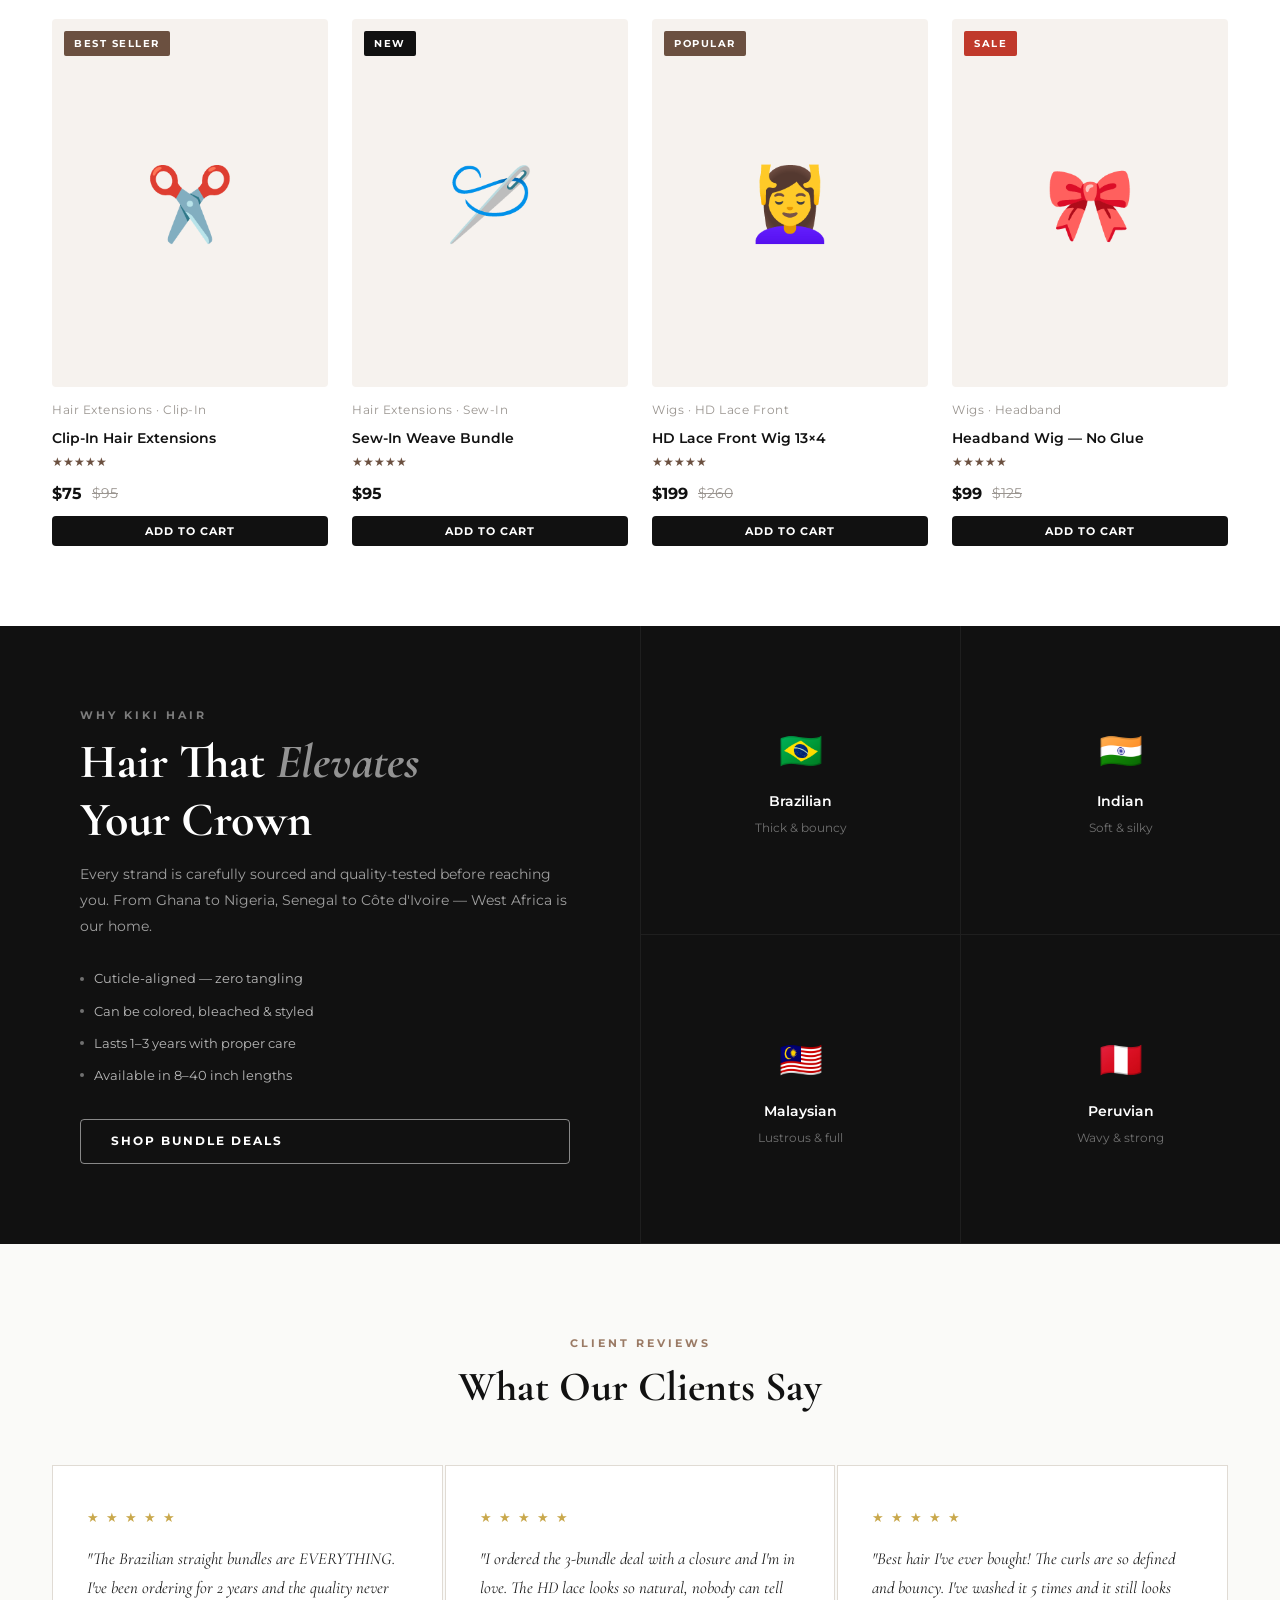
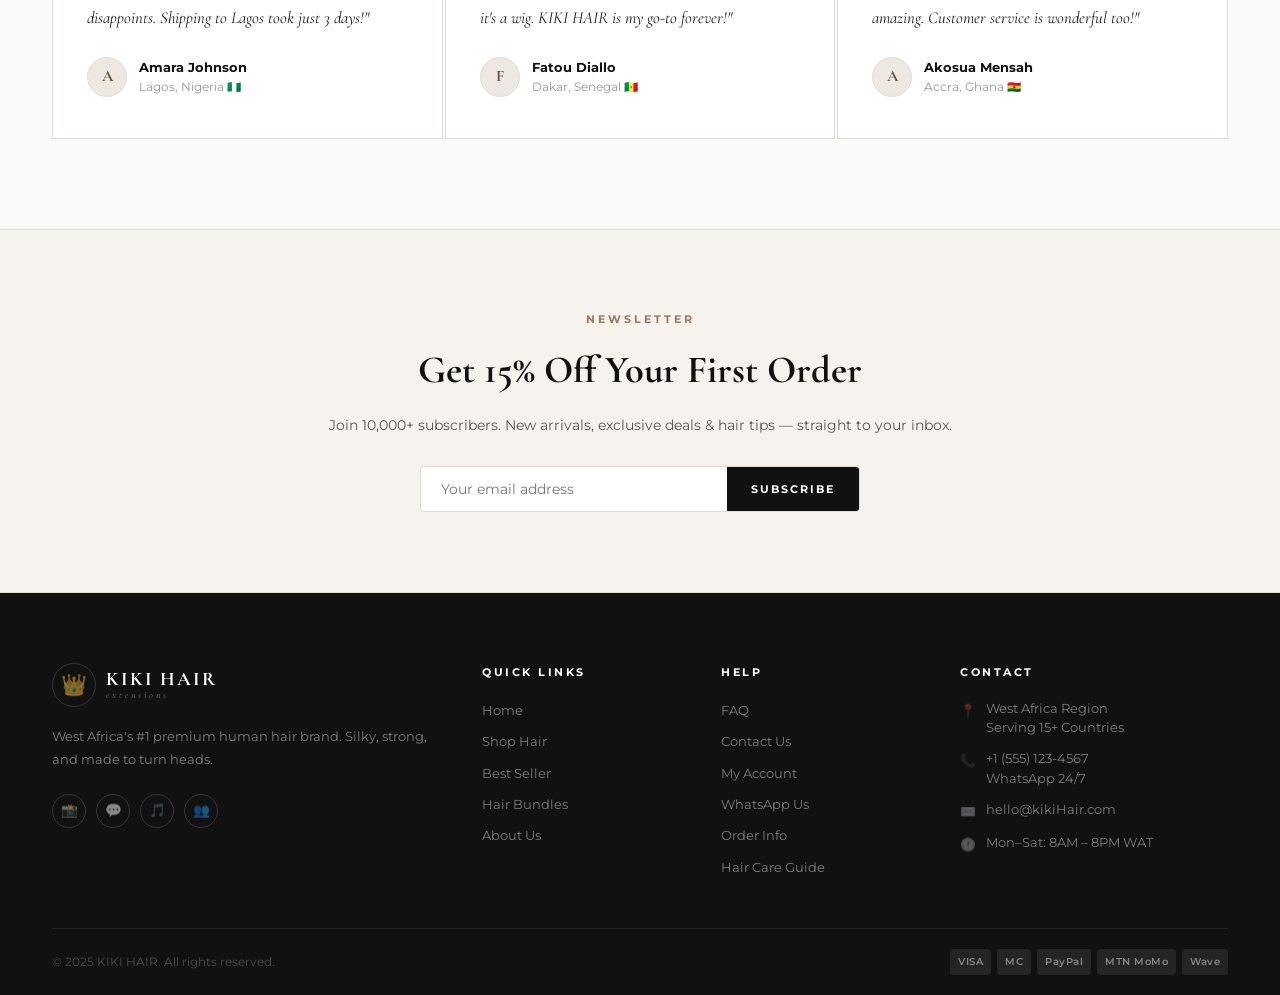
==== commit 7025efa5: "Remove freeship & return policy — replace with authentic hair & WhatsApp messaging" ====
--- a/index.html
+++ b/index.html
@@ -4,7 +4,7 @@
   <meta charset="UTF-8" />
   <meta name="viewport" content="width=device-width, initial-scale=1.0" />
   <title>KIKI HAIR — Premium Human Hair | West Africa's Premium Hair Brand</title>
-  <meta name="description" content="KIKI HAIR — Premium 100% human hair bundles, wigs & extensions. Free shipping across West Africa." />
+  <meta name="description" content="KIKI HAIR — Premium 100% human hair bundles, wigs & extensions. Fast delivery across West Africa." />
   <link rel="preconnect" href="https://fonts.googleapis.com" />
   <link href="https://fonts.googleapis.com/css2?family=Cormorant+Garamond:ital,wght@0,400;0,600;0,700;0,800;1,400;1,600&family=Montserrat:wght@300;400;500;600;700;800&display=swap" rel="stylesheet" />
   <link rel="stylesheet" href="css/style.css" />
@@ -12,7 +12,7 @@
 <body>
 
 <!-- TOP BAR -->
-<div class="top-bar">Free shipping across West Africa &nbsp;·&nbsp; 100% virgin human hair &nbsp;·&nbsp; WhatsApp: +1 (555) 123-4567</div>
+<div class="top-bar">100% Authentic Virgin Hair &nbsp;·&nbsp; Order via WhatsApp &nbsp;·&nbsp; Fast Delivery Across West Africa</div>
 
 <!-- NAVBAR -->
 <nav class="navbar">
@@ -73,7 +73,7 @@
   <div class="cart-footer">
     <div class="cart-subtotal"><span>Subtotal</span><span id="cartTotal">$0</span></div>
     <button class="btn btn-dark" style="width:100%;border-radius:4px;padding:14px;" id="checkoutBtn">Checkout</button>
-    <p class="cart-note">Free shipping to West Africa 🌍</p>
+    <p class="cart-note">Delivered across West Africa 🌍</p>
   </div>
 </div>
 
@@ -122,13 +122,13 @@
     <span class="marquee-item">Free Shipping West Africa <span class="marquee-sep">◆</span></span>
     <span class="marquee-item">100% Virgin Human Hair <span class="marquee-sep">◆</span></span>
     <span class="marquee-item">Heat Resistant up to 450°F <span class="marquee-sep">◆</span></span>
-    <span class="marquee-item">30-Day Return Policy <span class="marquee-sep">◆</span></span>
+    <span class="marquee-item">Authentic Virgin Hair <span class="marquee-sep">◆</span></span>
     <span class="marquee-item">24/7 WhatsApp Support <span class="marquee-sep">◆</span></span>
     <span class="marquee-item">Same-Day Dispatch <span class="marquee-sep">◆</span></span>
     <span class="marquee-item">Free Shipping West Africa <span class="marquee-sep">◆</span></span>
     <span class="marquee-item">100% Virgin Human Hair <span class="marquee-sep">◆</span></span>
     <span class="marquee-item">Heat Resistant up to 450°F <span class="marquee-sep">◆</span></span>
-    <span class="marquee-item">30-Day Return Policy <span class="marquee-sep">◆</span></span>
+    <span class="marquee-item">Authentic Virgin Hair <span class="marquee-sep">◆</span></span>
     <span class="marquee-item">24/7 WhatsApp Support <span class="marquee-sep">◆</span></span>
     <span class="marquee-item">Same-Day Dispatch <span class="marquee-sep">◆</span></span>
   </div>
@@ -150,8 +150,8 @@
       </div>
       <div class="feature-card">
         <div class="feature-icon">🔄</div>
-        <h3>30-Day Returns</h3>
-        <p>Not satisfied? Return within 30 days for a full refund. Zero questions.</p>
+        <h3>WhatsApp Orders</h3>
+        <p>Order directly via WhatsApp 24/7 — quick, easy, and personal service.</p>
       </div>
       <div class="feature-card">
         <div class="feature-icon">💬</div>
@@ -355,8 +355,8 @@
           <a href="faq.html">FAQ</a>
           <a href="contact.html">Contact Us</a>
           <a href="account.html">My Account</a>
-          <a href="#">Shipping Info</a>
-          <a href="#">Return Policy</a>
+          <a href="contact.html">WhatsApp Us</a>
+          <a href="faq.html">Order Info</a>
           <a href="#">Hair Care Guide</a>
         </div>
       </div>
